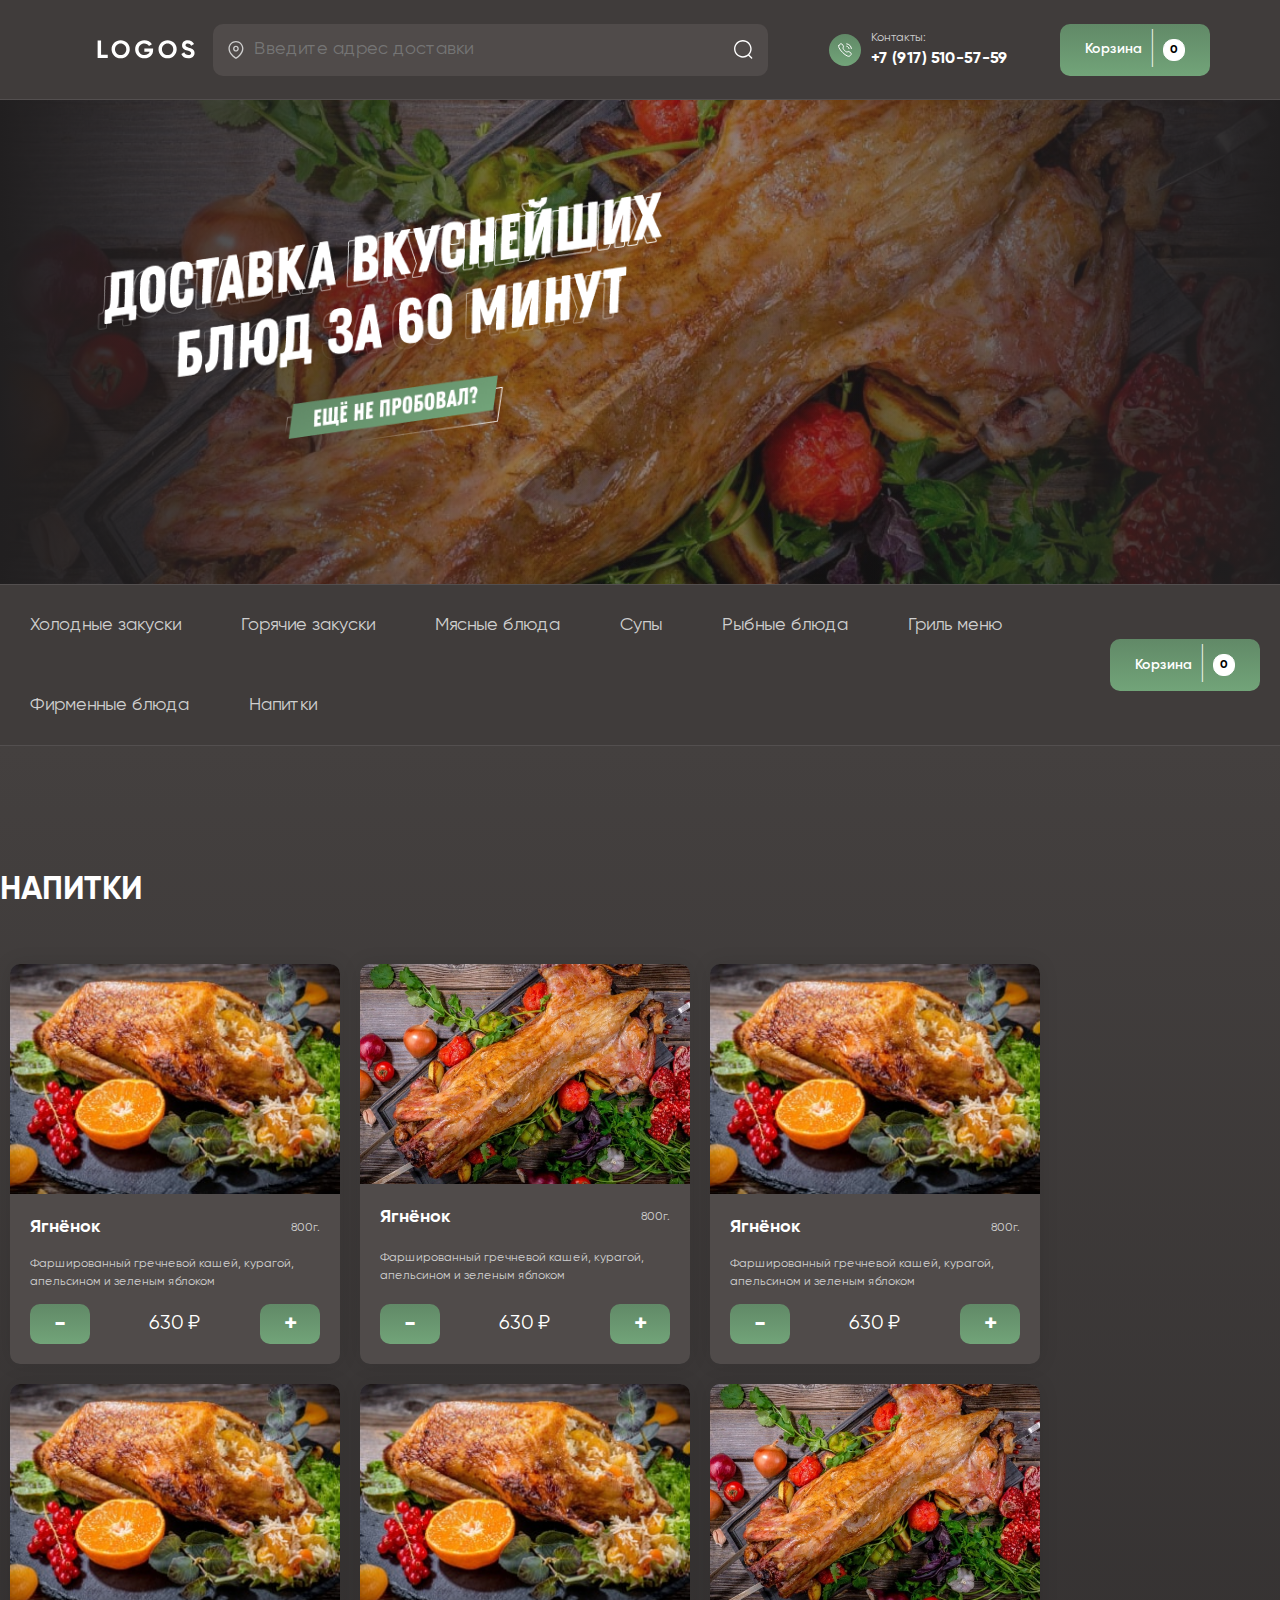
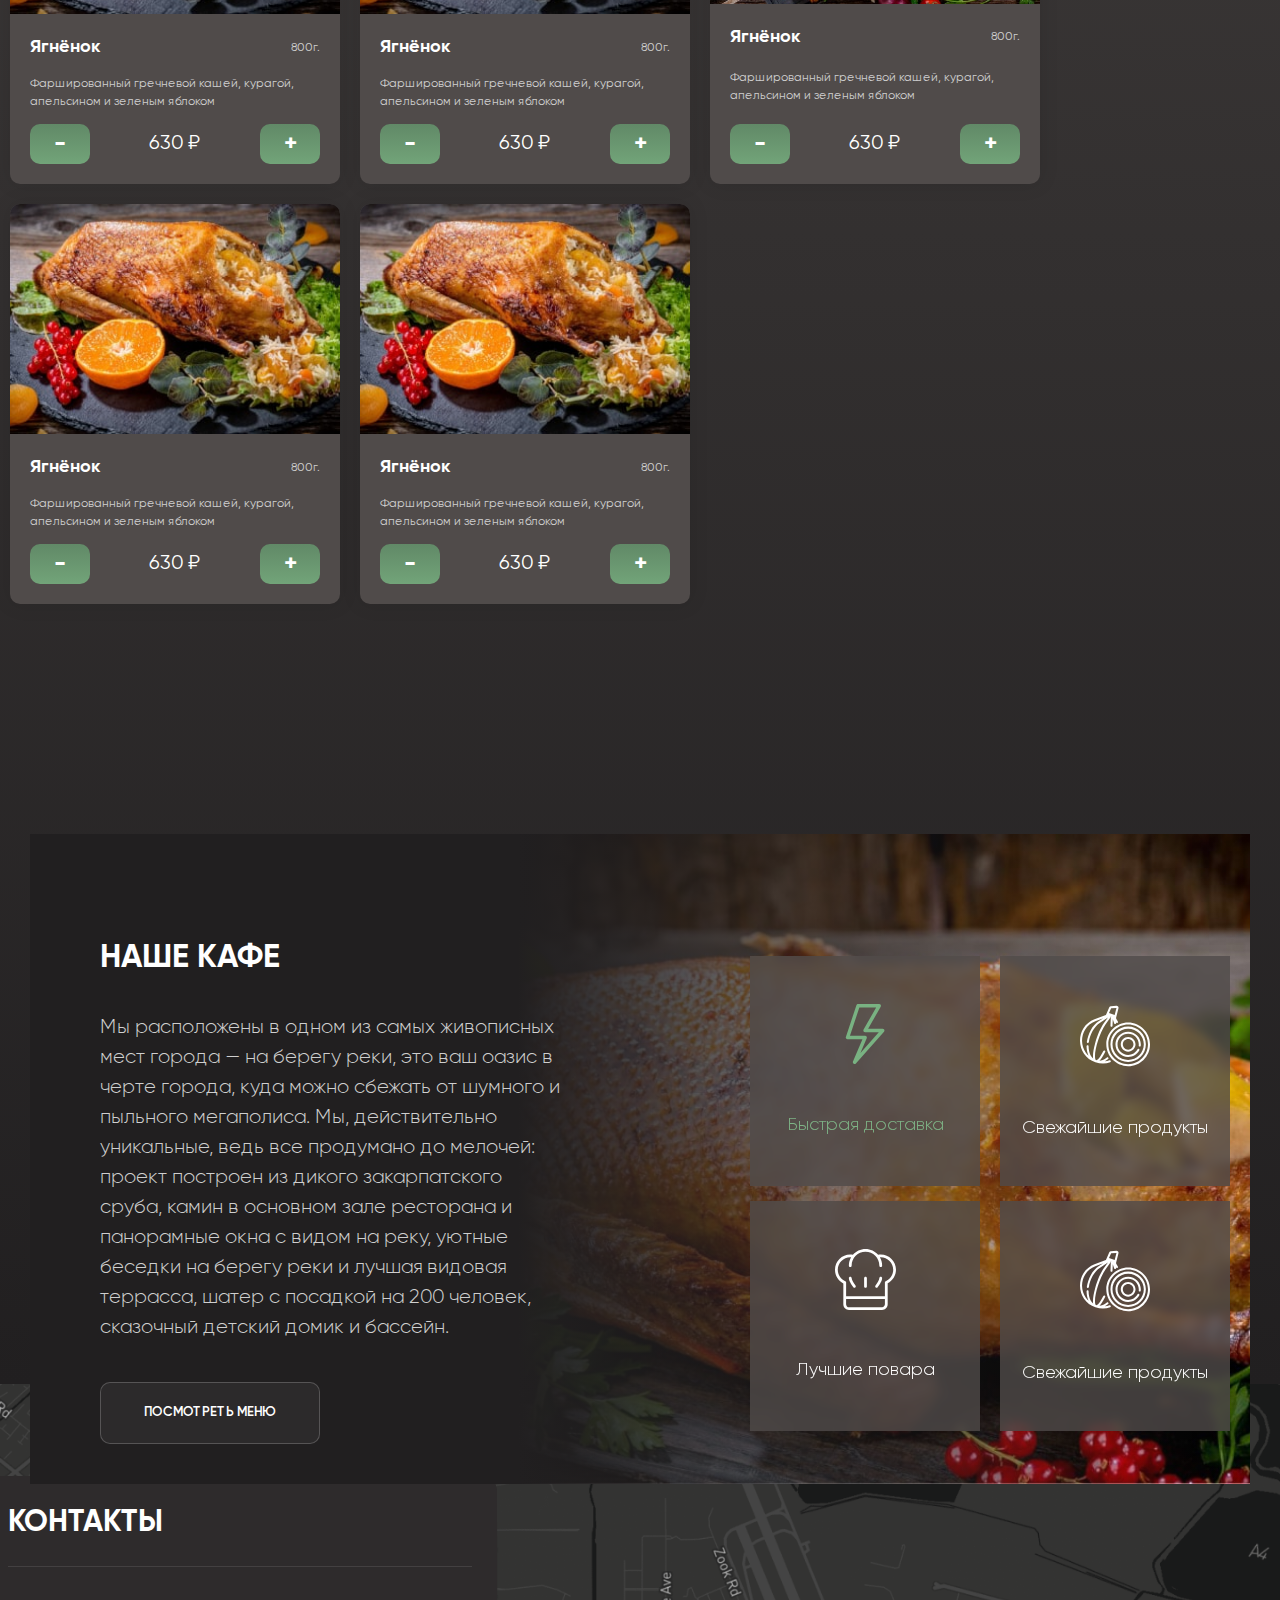
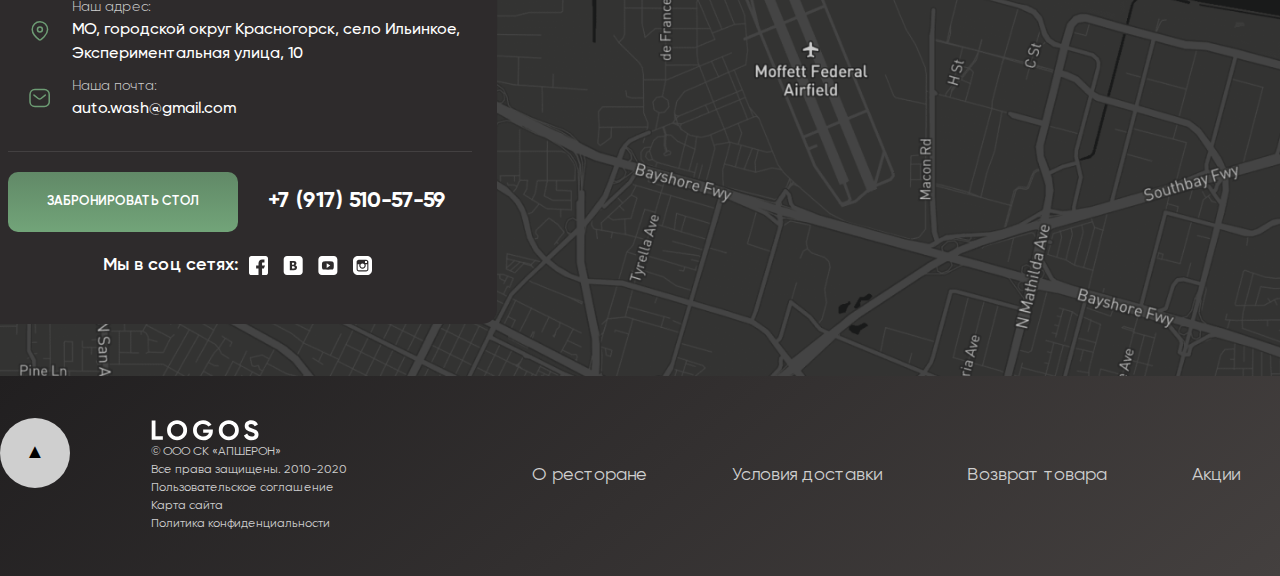
==== index.html @ 06319780 "finish cart" ====
<!DOCTYPE html>
<html lang="ru">
<head>
	<meta charset="UTF-8">
	<meta http-equiv="X-UA-Compatible" content="IE=edge">
	<meta name="viewport" content="width=device-width, initial-scale=1.0">

	<title>Logos</title>

	<link rel="shortcut icon" href="">
	<link rel="stylesheet" href="css/style.css">
	<link href="fonts/gilroy/stylesheet.css" rel="stylesheet" type="text/css" />
	<link href="fonts/zing/zing.css" rel="stylesheet" type="text/css" />


	<script src="js/script.js"></script>
</head>
<body>

<header>
	<div class="container">
		<div class="header__logo">
			<a href="#"><img src="img/logo.svg" alt=""></a>
		</div>
		<div class="header__search">
			<div class="search-field">
				<a href="#"><img src="img/icons/location.svg" alt=""></a>
				<input type="text" name="" id="" placeholder="Введите адрес доставки">
				<a href="#"><img src="img/icons/search.svg" alt=""></a>
			</div>
		</div>
		<div class="header__contacts">
			<a href="tel:+79175105759">
			<div class="contact__ico">
				<img src="img/icons/call.svg" alt="">
			</div>
		</a>
			<div class="contact__area">
				<p>Контакты:</p>
				<p><a href="tel:+79175105759">+7 (917) 510-57-59</a></p>
			</div>
		</div>
		<div class="header__cart">
			<a href="/cart.html" class="cart-btn">
				<p>Корзина</p>
				<div class="line">|</div>
				<div class="cart-num">0</div>
			</a>
		</div>
	</div>
</header>



<section class="intro">
	<div class="container">
		<div class="intro__pic">
			<div class="intro_bg"></div>
			<div class="intro_bg2"></div>
			<img src="img/banner1.jpg" alt="">
			<div class="intro-text">
				<img src="img/intro.png" alt="">
			</div>
		</div>
	</div>
</section>


<section id="foodmenu">
<div class="food-menu">
	<div class="container">
		<div class="food-menu__navwrap">
			<nav class="food-menu__nav">
				<a href="#cold" class="food-menu__item">Холодные закуски</a>
				<a href="#hot" class="food-menu__item">Горячие закуски</a>
				<a href="#meat" class="food-menu__item">Мясные блюда</a>
				<a href="#soup" class="food-menu__item">Супы</a>
				<a href="#fish" class="food-menu__item">Рыбные блюда</a>
				<a href="#grill" class="food-menu__item">Гриль меню</a>
				<a href="#firm" class="food-menu__item">Фирменные блюда</a>
				<a href="#drink" class="food-menu__item">Напитки</a>	
			</nav>
		</div>
	</div>
</div>
<div class="scroll__cart" id="cart">
	<a href="/cart.html" class="cart-btn">
		<p>Корзина</p>
		<div class="line">|</div>
		<div class="cart-num">0</div>
	</a>
</div>
</section>



<main>

<div class="wrapper">
	<section class="big-card" id="foodcard">
		<div class="container">
			<div class="big-card__back">
				<a href="#cold" class="back-btn"><img src="img/icons/arrow-left.svg" alt=""></a>
				<p><a href="#cold">Вернуться назад</a></p>
			</div>
			<div class="big-card__body">
				<div class="big-card__pic">
					<img src="img/big-card.jpg" alt="">
				</div>
				<div class="big-card__content">
					<div class="big-card__area">
						<h1>Ягненок</h1>
						<p>
							помидор, сыр фета, масло подсолнечное, капуста пекинская, 
							перец сладкий красный, огурцы, оливки без косточек
						</p>
					</div>
					<div class="big-card__bottom">
						<p class="weignt">Вес: 800 г</p>

						<div class="big-card__bottom-area">
							<div class="food__item-footer">
								<button class="food__item-btn" id="minus">-</button>
								<p class="food__item-price">630 ₽</p>
								<button class="food__item-btn" id="plus">+</button>
							</div>
						</div>
					</div>
					<div class="big-card__bju">
						<div class="bju__item">
							Белки
							<p>17.23</p>
						</div>
						<div class="bju__item">
							Жиры
							<p>7.63</p>
						</div>
						<div class="bju__item">
							Углеводы
							<p>22.35</p>
						</div>
						<div class="bju__item">
							Ккал
							<p>234</p>
						</div>
						<div class="bju__item">
							Вес
							<p>800 г</p>
						</div>
					</div>
				</div>
			</div>
		</div>
		<div class="more">
			<div class="container">
				<div class="food__title">
					<h1>С ЭТИМ ТОВАРОМ ПОКУПАЮТ</h1>
				</div>
				<div class="food__list" id="foodlist">
					<div class="food__item">
						<div class="food__item-pic">
							<a href="#foodcard"><img src="img/big-card.jpg" alt=""></a>
						</div>
						<div class="food__item-area">
							<div class="food__item-title">
								<a href="#foodcard"><h2>Ягнёнок</h2></a>
								<p>800г.</p>
							</div>
							<div class="food__item-text">
								Фаршированный гречневой кашей, 
								курагой, апельсином и зеленым яблоком	
							</div>
							<div class="food__item-footer">
								<button class="food__item-btn" id="minus">-</button>
								<p class="food__item-price">630 ₽</p>
								<button class="food__item-btn" id="plus">+</button>
							</div>
						</div>
					</div>
					<div class="food__item">
						<div class="food__item-pic">
							<a href="#foodcard"><img src="img/big-card.jpg" alt=""></a>
						</div>
						<div class="food__item-area">
							<div class="food__item-title">
								<a href="#foodcard"><h2>Ягнёнок</h2></a>
								<p>800г.</p>
							</div>
							<div class="food__item-text">
								Фаршированный гречневой кашей, 
								курагой, апельсином и зеленым яблоком	
							</div>
							<div class="food__item-footer">
								<button class="food__item-btn" id="minus">-</button>
								<p class="food__item-price">630 ₽</p>
								<button class="food__item-btn" id="plus">+</button>
							</div>
						</div>
					</div>
					<div class="food__item">
						<div class="food__item-pic">
							<a href="#foodcard"><img src="img/big-card.jpg" alt=""></a>
						</div>
						<div class="food__item-area">
							<div class="food__item-title">
								<a href="#foodcard"><h2>Ягнёнок</h2></a>
								<p>800г.</p>
							</div>
							<div class="food__item-text">
								Фаршированный гречневой кашей, 
								курагой, апельсином и зеленым яблоком	
							</div>
							<div class="food__item-footer">
								<button class="food__item-btn" id="minus">-</button>
								<p class="food__item-price">630 ₽</p>
								<button class="food__item-btn" id="plus">+</button>
							</div>
						</div>
					</div>
					<div class="food__item">
						<div class="food__item-pic">
							<a href="#foodcard"><img src="img/card1.jpg" alt=""></a>
						</div>
						<div class="food__item-area">
							<div class="food__item-title">
								<a href="#foodcard"><h2>Ягнёнок</h2></a>
								<p>800г.</p>
							</div>
							<div class="food__item-text">
								Фаршированный гречневой кашей, 
								курагой, апельсином и зеленым яблоком	
							</div>
							<div class="food__item-footer">
								<button class="food__item-btn" id="minus">-</button>
								<p class="food__item-price">630 ₽</p>
								<button class="food__item-btn" id="plus">+</button>
							</div>
						</div>
					</div>
				</div>
			</div>
		</div>
	</section>
	<section class="foods">
	<section class="food" id="cold">
		<div class="container">
			<div class="food__title">
				<h1>ХОЛОДНЫЕ ЗАКУСКИ</h1>
			</div>
			<div class="food__list" id="foodlist">
	
				<div class="food__item">
					<div class="food__item-pic">
						<a href="#foodcard"><img src="img/big-card.jpg" alt=""></a>
					</div>
					<div class="food__item-area">
						<div class="food__item-title">
							<a href="#foodcard"><h2>Ягнёнок</h2></a>
							<p>800г.</p>
						</div>
						<div class="food__item-text">
							Фаршированный гречневой кашей, 
							курагой, апельсином и зеленым яблоком	
						</div>
						<div class="food__item-footer">
							<button class="food__item-btn" id="minus">-</button>
							<p class="food__item-price">630 ₽</p>
							<button class="food__item-btn" id="plus">+</button>
						</div>
					</div>
				</div>
				<div class="food__item">
					<div class="food__item-pic">
						<a href="#foodcard"><img src="img/big-card.jpg" alt=""></a>
					</div>
					<div class="food__item-area">
						<div class="food__item-title">
							<a href="#foodcard"><h2>Ягнёнок</h2></a>
							<p>800г.</p>
						</div>
						<div class="food__item-text">
							Фаршированный гречневой кашей, 
							курагой, апельсином и зеленым яблоком	
						</div>
						<div class="food__item-footer">
							<button class="food__item-btn" id="minus">-</button>
							<p class="food__item-price">630 ₽</p>
							<button class="food__item-btn" id="plus">+</button>
						</div>
					</div>
				</div>
				<div class="food__item">
					<div class="food__item-pic">
						<a href="#foodcard"><img src="img/big-card.jpg" alt=""></a>
					</div>
					<div class="food__item-area">
						<div class="food__item-title">
							<a href="#foodcard"><h2>Ягнёнок</h2></a>
							<p>800г.</p>
						</div>
						<div class="food__item-text">
							Фаршированный гречневой кашей, 
							курагой, апельсином и зеленым яблоком	
						</div>
						<div class="food__item-footer">
							<button class="food__item-btn" id="minus">-</button>
							<p class="food__item-price">630 ₽</p>
							<button class="food__item-btn" id="plus">+</button>
						</div>
					</div>
				</div>
				<div class="food__item">
					<div class="food__item-pic">
						<a href="#foodcard"><img src="img/card1.jpg" alt=""></a>
					</div>
					<div class="food__item-area">
						<div class="food__item-title">
							<a href="#foodcard"><h2>Ягнёнок</h2></a>
							<p>800г.</p>
						</div>
						<div class="food__item-text">
							Фаршированный гречневой кашей, 
							курагой, апельсином и зеленым яблоком	
						</div>
						<div class="food__item-footer">
							<button class="food__item-btn" id="minus">-</button>
							<p class="food__item-price">630 ₽</p>
							<button class="food__item-btn" id="plus">+</button>
						</div>
					</div>
				</div>
				<div class="food__item">
					<div class="food__item-pic">
						<a href="#foodcard"><img src="img/card1.jpg" alt=""></a>
					</div>
					<div class="food__item-area">
						<div class="food__item-title">
							<a href="#foodcard"><h2>Ягнёнок</h2></a>
							<p>800г.</p>
						</div>
						<div class="food__item-text">
							Фаршированный гречневой кашей, 
							курагой, апельсином и зеленым яблоком	
						</div>
						<div class="food__item-footer">
							<button class="food__item-btn" id="minus">-</button>
							<p class="food__item-price">630 ₽</p>
							<button class="food__item-btn" id="plus">+</button>
						</div>
					</div>
				</div>
				<div class="food__item">
					<div class="food__item-pic">
						<a href="#foodcard"><img src="img/big-card.jpg" alt=""></a>
					</div>
					<div class="food__item-area">
						<div class="food__item-title">
							<a href="#foodcard"><h2>Ягнёнок</h2></a>
							<p>800г.</p>
						</div>
						<div class="food__item-text">
							Фаршированный гречневой кашей, 
							курагой, апельсином и зеленым яблоком	
						</div>
						<div class="food__item-footer">
							<button class="food__item-btn" id="minus">-</button>
							<p class="food__item-price">630 ₽</p>
							<button class="food__item-btn" id="plus">+</button>
						</div>
					</div>
				</div>
				<div class="food__item">
					<div class="food__item-pic">
						<a href="#foodcard"><img src="img/card1.jpg" alt=""></a>
					</div>
					<div class="food__item-area">
						<div class="food__item-title">
							<a href="#foodcard"><h2>Ягнёнок</h2></a>
							<p>800г.</p>
						</div>
						<div class="food__item-text">
							Фаршированный гречневой кашей, 
							курагой, апельсином и зеленым яблоком	
						</div>
						<div class="food__item-footer">
							<button class="food__item-btn" id="minus">-</button>
							<p class="food__item-price">630 ₽</p>
							<button class="food__item-btn" id="plus">+</button>
						</div>
					</div>
				</div>
				<div class="food__item">
					<div class="food__item-pic">
						<a href="#foodcard"><img src="img/card1.jpg" alt=""></a>
					</div>
					<div class="food__item-area">
						<div class="food__item-title">
							<a href="#foodcard"><h2>Ягнёнок</h2></a>
							<p>800г.</p>
						</div>
						<div class="food__item-text">
							Фаршированный гречневой кашей, 
							курагой, апельсином и зеленым яблоком	
						</div>
						<div class="food__item-footer">
							<button class="food__item-btn" id="minus">-</button>
							<p class="food__item-price">630 ₽</p>
							<button class="food__item-btn" id="plus">+</button>
						</div>
					</div>
				</div>
				
	
			</div>
		</div>
	</section>
	<section class="food" id="hot">
		<div class="container">
			<div class="food__title">
				<h1>ГОРЯЧИЕ ЗАКУСКИ</h1>
			</div>
			<div class="food__list" id="foodlist">
	
				<div class="food__item">
					<div class="food__item-pic">
						<a href="#foodcard"><img src="img/card1.jpg" alt=""></a>
					</div>
					<div class="food__item-area">
						<div class="food__item-title">
							<a href="#foodcard"><h2>Ягнёнок</h2></a>
							<p>800г.</p>
						</div>
						<div class="food__item-text">
							Фаршированный гречневой кашей, 
							курагой, апельсином и зеленым яблоком	
						</div>
						<div class="food__item-footer">
							<button class="food__item-btn" id="minus">-</button>
							<p class="food__item-price">630 ₽</p>
							<button class="food__item-btn" id="plus">+</button>
						</div>
					</div>
				</div>
				<div class="food__item">
					<div class="food__item-pic">
						<a href="#foodcard"><img src="img/card1.jpg" alt=""></a>
					</div>
					<div class="food__item-area">
						<div class="food__item-title">
							<a href="#foodcard"><h2>Ягнёнок</h2></a>
							<p>800г.</p>
						</div>
						<div class="food__item-text">
							Фаршированный гречневой кашей, 
							курагой, апельсином и зеленым яблоком	
						</div>
						<div class="food__item-footer">
							<button class="food__item-btn" id="minus">-</button>
							<p class="food__item-price">630 ₽</p>
							<button class="food__item-btn" id="plus">+</button>
						</div>
					</div>
				</div>
				<div class="food__item">
					<div class="food__item-pic">
						<a href="#foodcard"><img src="img/big-card.jpg" alt=""></a>
					</div>
					<div class="food__item-area">
						<div class="food__item-title">
							<a href="#foodcard"><h2>Ягнёнок</h2></a>
							<p>800г.</p>
						</div>
						<div class="food__item-text">
							Фаршированный гречневой кашей, 
							курагой, апельсином и зеленым яблоком	
						</div>
						<div class="food__item-footer">
							<button class="food__item-btn" id="minus">-</button>
							<p class="food__item-price">630 ₽</p>
							<button class="food__item-btn" id="plus">+</button>
						</div>
					</div>
				</div>
				<div class="food__item">
					<div class="food__item-pic">
						<a href="#foodcard"><img src="img/card1.jpg" alt=""></a>
					</div>
					<div class="food__item-area">
						<div class="food__item-title">
							<a href="#foodcard"><h2>Ягнёнок</h2></a>
							<p>800г.</p>
						</div>
						<div class="food__item-text">
							Фаршированный гречневой кашей, 
							курагой, апельсином и зеленым яблоком	
						</div>
						<div class="food__item-footer">
							<button class="food__item-btn" id="minus">-</button>
							<p class="food__item-price">630 ₽</p>
							<button class="food__item-btn" id="plus">+</button>
						</div>
					</div>
				</div>
				<div class="food__item">
					<div class="food__item-pic">
						<a href="#foodcard"><img src="img/card1.jpg" alt=""></a>
					</div>
					<div class="food__item-area">
						<div class="food__item-title">
							<a href="#foodcard"><h2>Ягнёнок</h2></a>
							<p>800г.</p>
						</div>
						<div class="food__item-text">
							Фаршированный гречневой кашей, 
							курагой, апельсином и зеленым яблоком	
						</div>
						<div class="food__item-footer">
							<button class="food__item-btn" id="minus">-</button>
							<p class="food__item-price">630 ₽</p>
							<button class="food__item-btn" id="plus">+</button>
						</div>
					</div>
				</div>
				<div class="food__item">
					<div class="food__item-pic">
						<a href="#foodcard"><img src="img/card1.jpg" alt=""></a>
					</div>
					<div class="food__item-area">
						<div class="food__item-title">
							<a href="#foodcard"><h2>Ягнёнок</h2></a>
							<p>800г.</p>
						</div>
						<div class="food__item-text">
							Фаршированный гречневой кашей, 
							курагой, апельсином и зеленым яблоком	
						</div>
						<div class="food__item-footer">
							<button class="food__item-btn" id="minus">-</button>
							<p class="food__item-price">630 ₽</p>
							<button class="food__item-btn" id="plus">+</button>
						</div>
					</div>
				</div>
				<div class="food__item">
					<div class="food__item-pic">
						<a href="#foodcard"><img src="img/big-card.jpg" alt=""></a>
					</div>
					<div class="food__item-area">
						<div class="food__item-title">
							<a href="#foodcard"><h2>Ягнёнок</h2></a>
							<p>800г.</p>
						</div>
						<div class="food__item-text">
							Фаршированный гречневой кашей, 
							курагой, апельсином и зеленым яблоком	
						</div>
						<div class="food__item-footer">
							<button class="food__item-btn" id="minus">-</button>
							<p class="food__item-price">630 ₽</p>
							<button class="food__item-btn" id="plus">+</button>
						</div>
					</div>
				</div>
				<div class="food__item">
					<div class="food__item-pic">
						<a href="#foodcard"><img src="img/card1.jpg" alt=""></a>
					</div>
					<div class="food__item-area">
						<div class="food__item-title">
							<a href="#foodcard"><h2>Ягнёнок</h2></a>
							<p>800г.</p>
						</div>
						<div class="food__item-text">
							Фаршированный гречневой кашей, 
							курагой, апельсином и зеленым яблоком	
						</div>
						<div class="food__item-footer">
							<button class="food__item-btn" id="minus">-</button>
							<p class="food__item-price">630 ₽</p>
							<button class="food__item-btn" id="plus">+</button>
						</div>
					</div>
				</div>
				
	
			</div>
		</div>
	</section>
	<section class="food" id="meat">
		<div class="container">
			<div class="food__title">
				<h1>МЯСНЫЕ БЛЮДА</h1>
			</div>
			<div class="food__list" id="foodlist">
	
				<div class="food__item">
					<div class="food__item-pic">
						<a href="#foodcard"><img src="img/card1.jpg" alt=""></a>
					</div>
					<div class="food__item-area">
						<div class="food__item-title">
							<a href="#foodcard"><h2>Ягнёнок</h2></a>
							<p>800г.</p>
						</div>
						<div class="food__item-text">
							Фаршированный гречневой кашей, 
							курагой, апельсином и зеленым яблоком	
						</div>
						<div class="food__item-footer">
							<button class="food__item-btn" id="minus">-</button>
							<p class="food__item-price">630 ₽</p>
							<button class="food__item-btn" id="plus">+</button>
						</div>
					</div>
				</div>
				<div class="food__item">
					<div class="food__item-pic">
						<a href="#foodcard"><img src="img/card1.jpg" alt=""></a>
					</div>
					<div class="food__item-area">
						<div class="food__item-title">
							<a href="#foodcard"><h2>Ягнёнок</h2></a>
							<p>800г.</p>
						</div>
						<div class="food__item-text">
							Фаршированный гречневой кашей, 
							курагой, апельсином и зеленым яблоком	
						</div>
						<div class="food__item-footer">
							<button class="food__item-btn" id="minus">-</button>
							<p class="food__item-price">630 ₽</p>
							<button class="food__item-btn" id="plus">+</button>
						</div>
					</div>
				</div>
				<div class="food__item">
					<div class="food__item-pic">
						<a href="#foodcard"><img src="img/big-card.jpg" alt=""></a>
					</div>
					<div class="food__item-area">
						<div class="food__item-title">
							<a href="#foodcard"><h2>Ягнёнок</h2></a>
							<p>800г.</p>
						</div>
						<div class="food__item-text">
							Фаршированный гречневой кашей, 
							курагой, апельсином и зеленым яблоком	
						</div>
						<div class="food__item-footer">
							<button class="food__item-btn" id="minus">-</button>
							<p class="food__item-price">630 ₽</p>
							<button class="food__item-btn" id="plus">+</button>
						</div>
					</div>
				</div>
				<div class="food__item">
					<div class="food__item-pic">
						<a href="#foodcard"><img src="img/card1.jpg" alt=""></a>
					</div>
					<div class="food__item-area">
						<div class="food__item-title">
							<a href="#foodcard"><h2>Ягнёнок</h2></a>
							<p>800г.</p>
						</div>
						<div class="food__item-text">
							Фаршированный гречневой кашей, 
							курагой, апельсином и зеленым яблоком	
						</div>
						<div class="food__item-footer">
							<button class="food__item-btn" id="minus">-</button>
							<p class="food__item-price">630 ₽</p>
							<button class="food__item-btn" id="plus">+</button>
						</div>
					</div>
				</div>
				<div class="food__item">
					<div class="food__item-pic">
						<a href="#foodcard"><img src="img/big-card.jpg" alt=""></a>
					</div>
					<div class="food__item-area">
						<div class="food__item-title">
							<a href="#foodcard"><h2>Ягнёнок</h2></a>
							<p>800г.</p>
						</div>
						<div class="food__item-text">
							Фаршированный гречневой кашей, 
							курагой, апельсином и зеленым яблоком	
						</div>
						<div class="food__item-footer">
							<button class="food__item-btn" id="minus">-</button>
							<p class="food__item-price">630 ₽</p>
							<button class="food__item-btn" id="plus">+</button>
						</div>
					</div>
				</div>
				<div class="food__item">
					<div class="food__item-pic">
						<a href="#foodcard"><img src="img/card1.jpg" alt=""></a>
					</div>
					<div class="food__item-area">
						<div class="food__item-title">
							<a href="#foodcard"><h2>Ягнёнок</h2></a>
							<p>800г.</p>
						</div>
						<div class="food__item-text">
							Фаршированный гречневой кашей, 
							курагой, апельсином и зеленым яблоком	
						</div>
						<div class="food__item-footer">
							<button class="food__item-btn" id="minus">-</button>
							<p class="food__item-price">630 ₽</p>
							<button class="food__item-btn" id="plus">+</button>
						</div>
					</div>
				</div>
				<div class="food__item">
					<div class="food__item-pic">
						<a href="#foodcard"><img src="img/big-card.jpg" alt=""></a>
					</div>
					<div class="food__item-area">
						<div class="food__item-title">
							<a href="#foodcard"><h2>Ягнёнок</h2></a>
							<p>800г.</p>
						</div>
						<div class="food__item-text">
							Фаршированный гречневой кашей, 
							курагой, апельсином и зеленым яблоком	
						</div>
						<div class="food__item-footer">
							<button class="food__item-btn" id="minus">-</button>
							<p class="food__item-price">630 ₽</p>
							<button class="food__item-btn" id="plus">+</button>
						</div>
					</div>
				</div>
				<div class="food__item">
					<div class="food__item-pic">
						<a href="#foodcard"><img src="img/card1.jpg" alt=""></a>
					</div>
					<div class="food__item-area">
						<div class="food__item-title">
							<a href="#foodcard"><h2>Ягнёнок</h2></a>
							<p>800г.</p>
						</div>
						<div class="food__item-text">
							Фаршированный гречневой кашей, 
							курагой, апельсином и зеленым яблоком	
						</div>
						<div class="food__item-footer">
							<button class="food__item-btn" id="minus">-</button>
							<p class="food__item-price">630 ₽</p>
							<button class="food__item-btn" id="plus">+</button>
						</div>
					</div>
				</div>
				
	
			</div>
		</div>
	</section>
	<section class="food" id="soup">
		<div class="container">
			<div class="food__title">
				<h1>СУПЫ</h1>
			</div>
			<div class="food__list" id="foodlist">
	
				<div class="food__item">
					<div class="food__item-pic">
						<a href="#foodcard"><img src="img/card1.jpg" alt=""></a>
					</div>
					<div class="food__item-area">
						<div class="food__item-title">
							<a href="#foodcard"><h2>Ягнёнок</h2></a>
							<p>800г.</p>
						</div>
						<div class="food__item-text">
							Фаршированный гречневой кашей, 
							курагой, апельсином и зеленым яблоком	
						</div>
						<div class="food__item-footer">
							<button class="food__item-btn" id="minus">-</button>
							<p class="food__item-price">630 ₽</p>
							<button class="food__item-btn" id="plus">+</button>
						</div>
					</div>
				</div>
				<div class="food__item">
					<div class="food__item-pic">
						<a href="#foodcard"><img src="img/card1.jpg" alt=""></a>
					</div>
					<div class="food__item-area">
						<div class="food__item-title">
							<a href="#foodcard"><h2>Ягнёнок</h2></a>
							<p>800г.</p>
						</div>
						<div class="food__item-text">
							Фаршированный гречневой кашей, 
							курагой, апельсином и зеленым яблоком	
						</div>
						<div class="food__item-footer">
							<button class="food__item-btn" id="minus">-</button>
							<p class="food__item-price">630 ₽</p>
							<button class="food__item-btn" id="plus">+</button>
						</div>
					</div>
				</div>
				<div class="food__item">
					<div class="food__item-pic">
						<a href="#foodcard"><img src="img/card1.jpg" alt=""></a>
					</div>
					<div class="food__item-area">
						<div class="food__item-title">
							<a href="#foodcard"><h2>Ягнёнок</h2></a>
							<p>800г.</p>
						</div>
						<div class="food__item-text">
							Фаршированный гречневой кашей, 
							курагой, апельсином и зеленым яблоком	
						</div>
						<div class="food__item-footer">
							<button class="food__item-btn" id="minus">-</button>
							<p class="food__item-price">630 ₽</p>
							<button class="food__item-btn" id="plus">+</button>
						</div>
					</div>
				</div>
				<div class="food__item">
					<div class="food__item-pic">
						<a href="#foodcard"><img src="img/card1.jpg" alt=""></a>
					</div>
					<div class="food__item-area">
						<div class="food__item-title">
							<a href="#foodcard"><h2>Ягнёнок</h2></a>
							<p>800г.</p>
						</div>
						<div class="food__item-text">
							Фаршированный гречневой кашей, 
							курагой, апельсином и зеленым яблоком	
						</div>
						<div class="food__item-footer">
							<button class="food__item-btn" id="minus">-</button>
							<p class="food__item-price">630 ₽</p>
							<button class="food__item-btn" id="plus">+</button>
						</div>
					</div>
				</div>
				<div class="food__item">
					<div class="food__item-pic">
						<a href="#foodcard"><img src="img/big-card.jpg" alt=""></a>
					</div>
					<div class="food__item-area">
						<div class="food__item-title">
							<a href="#foodcard"><h2>Ягнёнок</h2></a>
							<p>800г.</p>
						</div>
						<div class="food__item-text">
							Фаршированный гречневой кашей, 
							курагой, апельсином и зеленым яблоком	
						</div>
						<div class="food__item-footer">
							<button class="food__item-btn" id="minus">-</button>
							<p class="food__item-price">630 ₽</p>
							<button class="food__item-btn" id="plus">+</button>
						</div>
					</div>
				</div>
				<div class="food__item">
					<div class="food__item-pic">
						<a href="#foodcard"><img src="img/card1.jpg" alt=""></a>
					</div>
					<div class="food__item-area">
						<div class="food__item-title">
							<a href="#foodcard"><h2>Ягнёнок</h2></a>
							<p>800г.</p>
						</div>
						<div class="food__item-text">
							Фаршированный гречневой кашей, 
							курагой, апельсином и зеленым яблоком	
						</div>
						<div class="food__item-footer">
							<button class="food__item-btn" id="minus">-</button>
							<p class="food__item-price">630 ₽</p>
							<button class="food__item-btn" id="plus">+</button>
						</div>
					</div>
				</div>
				<div class="food__item">
					<div class="food__item-pic">
						<a href="#foodcard"><img src="img/card1.jpg" alt=""></a>
					</div>
					<div class="food__item-area">
						<div class="food__item-title">
							<a href="#foodcard"><h2>Ягнёнок</h2></a>
							<p>800г.</p>
						</div>
						<div class="food__item-text">
							Фаршированный гречневой кашей, 
							курагой, апельсином и зеленым яблоком	
						</div>
						<div class="food__item-footer">
							<button class="food__item-btn" id="minus">-</button>
							<p class="food__item-price">630 ₽</p>
							<button class="food__item-btn" id="plus">+</button>
						</div>
					</div>
				</div>
				<div class="food__item">
					<div class="food__item-pic">
						<a href="#foodcard"><img src="img/card1.jpg" alt=""></a>
					</div>
					<div class="food__item-area">
						<div class="food__item-title">
							<a href="#foodcard"><h2>Ягнёнок</h2></a>
							<p>800г.</p>
						</div>
						<div class="food__item-text">
							Фаршированный гречневой кашей, 
							курагой, апельсином и зеленым яблоком	
						</div>
						<div class="food__item-footer">
							<button class="food__item-btn" id="minus">-</button>
							<p class="food__item-price">630 ₽</p>
							<button class="food__item-btn" id="plus">+</button>
						</div>
					</div>
				</div>
				
	
			</div>
		</div>
	</section>
	<section class="food" id="fish">
		<div class="container">
			<div class="food__title">
				<h1>РЫБНЫЕ БЛЮДА</h1>
			</div>
			<div class="food__list" id="foodlist">
	
				<div class="food__item">
					<div class="food__item-pic">
						<a href="#foodcard"><img src="img/big-card.jpg" alt=""></a>
					</div>
					<div class="food__item-area">
						<div class="food__item-title">
							<a href="#foodcard"><h2>Ягнёнок</h2></a>
							<p>800г.</p>
						</div>
						<div class="food__item-text">
							Фаршированный гречневой кашей, 
							курагой, апельсином и зеленым яблоком	
						</div>
						<div class="food__item-footer">
							<button class="food__item-btn" id="minus">-</button>
							<p class="food__item-price">630 ₽</p>
							<button class="food__item-btn" id="plus">+</button>
						</div>
					</div>
				</div>
				<div class="food__item">
					<div class="food__item-pic">
						<a href="#foodcard"><img src="img/card1.jpg" alt=""></a>
					</div>
					<div class="food__item-area">
						<div class="food__item-title">
							<a href="#foodcard"><h2>Ягнёнок</h2></a>
							<p>800г.</p>
						</div>
						<div class="food__item-text">
							Фаршированный гречневой кашей, 
							курагой, апельсином и зеленым яблоком	
						</div>
						<div class="food__item-footer">
							<button class="food__item-btn" id="minus">-</button>
							<p class="food__item-price">630 ₽</p>
							<button class="food__item-btn" id="plus">+</button>
						</div>
					</div>
				</div>
				<div class="food__item">
					<div class="food__item-pic">
						<a href="#foodcard"><img src="img/card1.jpg" alt=""></a>
					</div>
					<div class="food__item-area">
						<div class="food__item-title">
							<a href="#foodcard"><h2>Ягнёнок</h2></a>
							<p>800г.</p>
						</div>
						<div class="food__item-text">
							Фаршированный гречневой кашей, 
							курагой, апельсином и зеленым яблоком	
						</div>
						<div class="food__item-footer">
							<button class="food__item-btn" id="minus">-</button>
							<p class="food__item-price">630 ₽</p>
							<button class="food__item-btn" id="plus">+</button>
						</div>
					</div>
				</div>
				<div class="food__item">
					<div class="food__item-pic">
						<a href="#foodcard"><img src="img/big-card.jpg" alt=""></a>
					</div>
					<div class="food__item-area">
						<div class="food__item-title">
							<a href="#foodcard"><h2>Ягнёнок</h2></a>
							<p>800г.</p>
						</div>
						<div class="food__item-text">
							Фаршированный гречневой кашей, 
							курагой, апельсином и зеленым яблоком	
						</div>
						<div class="food__item-footer">
							<button class="food__item-btn" id="minus">-</button>
							<p class="food__item-price">630 ₽</p>
							<button class="food__item-btn" id="plus">+</button>
						</div>
					</div>
				</div>
				<div class="food__item">
					<div class="food__item-pic">
						<a href="#foodcard"><img src="img/card1.jpg" alt=""></a>
					</div>
					<div class="food__item-area">
						<div class="food__item-title">
							<a href="#foodcard"><h2>Ягнёнок</h2></a>
							<p>800г.</p>
						</div>
						<div class="food__item-text">
							Фаршированный гречневой кашей, 
							курагой, апельсином и зеленым яблоком	
						</div>
						<div class="food__item-footer">
							<button class="food__item-btn" id="minus">-</button>
							<p class="food__item-price">630 ₽</p>
							<button class="food__item-btn" id="plus">+</button>
						</div>
					</div>
				</div>
				<div class="food__item">
					<div class="food__item-pic">
						<a href="#foodcard"><img src="img/big-card.jpg" alt=""></a>
					</div>
					<div class="food__item-area">
						<div class="food__item-title">
							<a href="#foodcard"><h2>Ягнёнок</h2></a>
							<p>800г.</p>
						</div>
						<div class="food__item-text">
							Фаршированный гречневой кашей, 
							курагой, апельсином и зеленым яблоком	
						</div>
						<div class="food__item-footer">
							<button class="food__item-btn" id="minus">-</button>
							<p class="food__item-price">630 ₽</p>
							<button class="food__item-btn" id="plus">+</button>
						</div>
					</div>
				</div>
				<div class="food__item">
					<div class="food__item-pic">
						<a href="#foodcard"><img src="img/card1.jpg" alt=""></a>
					</div>
					<div class="food__item-area">
						<div class="food__item-title">
							<a href="#foodcard"><h2>Ягнёнок</h2></a>
							<p>800г.</p>
						</div>
						<div class="food__item-text">
							Фаршированный гречневой кашей, 
							курагой, апельсином и зеленым яблоком	
						</div>
						<div class="food__item-footer">
							<button class="food__item-btn" id="minus">-</button>
							<p class="food__item-price">630 ₽</p>
							<button class="food__item-btn" id="plus">+</button>
						</div>
					</div>
				</div>
				<div class="food__item">
					<div class="food__item-pic">
						<a href="#foodcard"><img src="img/card1.jpg" alt=""></a>
					</div>
					<div class="food__item-area">
						<div class="food__item-title">
							<a href="#foodcard"><h2>Ягнёнок</h2></a>
							<p>800г.</p>
						</div>
						<div class="food__item-text">
							Фаршированный гречневой кашей, 
							курагой, апельсином и зеленым яблоком	
						</div>
						<div class="food__item-footer">
							<button class="food__item-btn" id="minus">-</button>
							<p class="food__item-price">630 ₽</p>
							<button class="food__item-btn" id="plus">+</button>
						</div>
					</div>
				</div>
				
	
			</div>
		</div>
	</section>
	<section class="food" id="grill">
		<div class="container">
			<div class="food__title">
				<h1>ГРИЛЬ МЕНЮ</h1>
			</div>
			<div class="food__list" id="foodlist">
	
				<div class="food__item">
					<div class="food__item-pic">
						<a href="#foodcard"><img src="img/card1.jpg" alt=""></a>
					</div>
					<div class="food__item-area">
						<div class="food__item-title">
							<a href="#foodcard"><h2>Ягнёнок</h2></a>
							<p>800г.</p>
						</div>
						<div class="food__item-text">
							Фаршированный гречневой кашей, 
							курагой, апельсином и зеленым яблоком	
						</div>
						<div class="food__item-footer">
							<button class="food__item-btn" id="minus">-</button>
							<p class="food__item-price">630 ₽</p>
							<button class="food__item-btn" id="plus">+</button>
						</div>
					</div>
				</div>
				<div class="food__item">
					<div class="food__item-pic">
						<a href="#foodcard"><img src="img/card1.jpg" alt=""></a>
					</div>
					<div class="food__item-area">
						<div class="food__item-title">
							<a href="#foodcard"><h2>Ягнёнок</h2></a>
							<p>800г.</p>
						</div>
						<div class="food__item-text">
							Фаршированный гречневой кашей, 
							курагой, апельсином и зеленым яблоком	
						</div>
						<div class="food__item-footer">
							<button class="food__item-btn" id="minus">-</button>
							<p class="food__item-price">630 ₽</p>
							<button class="food__item-btn" id="plus">+</button>
						</div>
					</div>
				</div>
				<div class="food__item">
					<div class="food__item-pic">
						<a href="#foodcard"><img src="img/big-card.jpg" alt=""></a>
					</div>
					<div class="food__item-area">
						<div class="food__item-title">
							<a href="#foodcard"><h2>Ягнёнок</h2></a>
							<p>800г.</p>
						</div>
						<div class="food__item-text">
							Фаршированный гречневой кашей, 
							курагой, апельсином и зеленым яблоком	
						</div>
						<div class="food__item-footer">
							<button class="food__item-btn" id="minus">-</button>
							<p class="food__item-price">630 ₽</p>
							<button class="food__item-btn" id="plus">+</button>
						</div>
					</div>
				</div>
				<div class="food__item">
					<div class="food__item-pic">
						<a href="#foodcard"><img src="img/card1.jpg" alt=""></a>
					</div>
					<div class="food__item-area">
						<div class="food__item-title">
							<a href="#foodcard"><h2>Ягнёнок</h2></a>
							<p>800г.</p>
						</div>
						<div class="food__item-text">
							Фаршированный гречневой кашей, 
							курагой, апельсином и зеленым яблоком	
						</div>
						<div class="food__item-footer">
							<button class="food__item-btn" id="minus">-</button>
							<p class="food__item-price">630 ₽</p>
							<button class="food__item-btn" id="plus">+</button>
						</div>
					</div>
				</div>
				<div class="food__item">
					<div class="food__item-pic">
						<a href="#foodcard"><img src="img/card1.jpg" alt=""></a>
					</div>
					<div class="food__item-area">
						<div class="food__item-title">
							<a href="#foodcard"><h2>Ягнёнок</h2></a>
							<p>800г.</p>
						</div>
						<div class="food__item-text">
							Фаршированный гречневой кашей, 
							курагой, апельсином и зеленым яблоком	
						</div>
						<div class="food__item-footer">
							<button class="food__item-btn" id="minus">-</button>
							<p class="food__item-price">630 ₽</p>
							<button class="food__item-btn" id="plus">+</button>
						</div>
					</div>
				</div>
				<div class="food__item">
					<div class="food__item-pic">
						<a href="#foodcard"><img src="img/card1.jpg" alt=""></a>
					</div>
					<div class="food__item-area">
						<div class="food__item-title">
							<a href="#foodcard"><h2>Ягнёнок</h2></a>
							<p>800г.</p>
						</div>
						<div class="food__item-text">
							Фаршированный гречневой кашей, 
							курагой, апельсином и зеленым яблоком	
						</div>
						<div class="food__item-footer">
							<button class="food__item-btn" id="minus">-</button>
							<p class="food__item-price">630 ₽</p>
							<button class="food__item-btn" id="plus">+</button>
						</div>
					</div>
				</div>
				<div class="food__item">
					<div class="food__item-pic">
						<a href="#foodcard"><img src="img/card1.jpg" alt=""></a>
					</div>
					<div class="food__item-area">
						<div class="food__item-title">
							<a href="#foodcard"><h2>Ягнёнок</h2></a>
							<p>800г.</p>
						</div>
						<div class="food__item-text">
							Фаршированный гречневой кашей, 
							курагой, апельсином и зеленым яблоком	
						</div>
						<div class="food__item-footer">
							<button class="food__item-btn" id="minus">-</button>
							<p class="food__item-price">630 ₽</p>
							<button class="food__item-btn" id="plus">+</button>
						</div>
					</div>
				</div>
				<div class="food__item">
					<div class="food__item-pic">
						<a href="#foodcard"><img src="img/big-card.jpg" alt=""></a>
					</div>
					<div class="food__item-area">
						<div class="food__item-title">
							<a href="#foodcard"><h2>Ягнёнок</h2></a>
							<p>800г.</p>
						</div>
						<div class="food__item-text">
							Фаршированный гречневой кашей, 
							курагой, апельсином и зеленым яблоком	
						</div>
						<div class="food__item-footer">
							<button class="food__item-btn" id="minus">-</button>
							<p class="food__item-price">630 ₽</p>
							<button class="food__item-btn" id="plus">+</button>
						</div>
					</div>
				</div>
				
	
			</div>
		</div>
	</section>
	<section class="food" id="firm">
		<div class="container">
			<div class="food__title">
				<h1>ФИРМЕННЫЕ БЛЮДА</h1>
			</div>
			<div class="food__list" id="foodlist">
	
				<div class="food__item">
					<div class="food__item-pic">
						<a href="#foodcard"><img src="img/card1.jpg" alt=""></a>
					</div>
					<div class="food__item-area">
						<div class="food__item-title">
							<a href="#foodcard"><h2>Ягнёнок</h2></a>
							<p>800г.</p>
						</div>
						<div class="food__item-text">
							Фаршированный гречневой кашей, 
							курагой, апельсином и зеленым яблоком	
						</div>
						<div class="food__item-footer">
							<button class="food__item-btn" id="minus">-</button>
							<p class="food__item-price">630 ₽</p>
							<button class="food__item-btn" id="plus">+</button>
						</div>
					</div>
				</div>
				<div class="food__item">
					<div class="food__item-pic">
						<a href="#foodcard"><img src="img/card1.jpg" alt=""></a>
					</div>
					<div class="food__item-area">
						<div class="food__item-title">
							<a href="#foodcard"><h2>Ягнёнок</h2></a>
							<p>800г.</p>
						</div>
						<div class="food__item-text">
							Фаршированный гречневой кашей, 
							курагой, апельсином и зеленым яблоком	
						</div>
						<div class="food__item-footer">
							<button class="food__item-btn" id="minus">-</button>
							<p class="food__item-price">630 ₽</p>
							<button class="food__item-btn" id="plus">+</button>
						</div>
					</div>
				</div>
				<div class="food__item">
					<div class="food__item-pic">
						<a href="#foodcard"><img src="img/big-card.jpg" alt=""></a>
					</div>
					<div class="food__item-area">
						<div class="food__item-title">
							<a href="#foodcard"><h2>Ягнёнок</h2></a>
							<p>800г.</p>
						</div>
						<div class="food__item-text">
							Фаршированный гречневой кашей, 
							курагой, апельсином и зеленым яблоком	
						</div>
						<div class="food__item-footer">
							<button class="food__item-btn" id="minus">-</button>
							<p class="food__item-price">630 ₽</p>
							<button class="food__item-btn" id="plus">+</button>
						</div>
					</div>
				</div>
				<div class="food__item">
					<div class="food__item-pic">
						<a href="#foodcard"><img src="img/card1.jpg" alt=""></a>
					</div>
					<div class="food__item-area">
						<div class="food__item-title">
							<a href="#foodcard"><h2>Ягнёнок</h2></a>
							<p>800г.</p>
						</div>
						<div class="food__item-text">
							Фаршированный гречневой кашей, 
							курагой, апельсином и зеленым яблоком	
						</div>
						<div class="food__item-footer">
							<button class="food__item-btn" id="minus">-</button>
							<p class="food__item-price">630 ₽</p>
							<button class="food__item-btn" id="plus">+</button>
						</div>
					</div>
				</div>
				<div class="food__item">
					<div class="food__item-pic">
						<a href="#foodcard"><img src="img/big-card.jpg" alt=""></a>
					</div>
					<div class="food__item-area">
						<div class="food__item-title">
							<a href="#foodcard"><h2>Ягнёнок</h2></a>
							<p>800г.</p>
						</div>
						<div class="food__item-text">
							Фаршированный гречневой кашей, 
							курагой, апельсином и зеленым яблоком	
						</div>
						<div class="food__item-footer">
							<button class="food__item-btn" id="minus">-</button>
							<p class="food__item-price">630 ₽</p>
							<button class="food__item-btn" id="plus">+</button>
						</div>
					</div>
				</div>
				<div class="food__item">
					<div class="food__item-pic">
						<a href="#foodcard"><img src="img/card1.jpg" alt=""></a>
					</div>
					<div class="food__item-area">
						<div class="food__item-title">
							<a href="#foodcard"><h2>Ягнёнок</h2></a>
							<p>800г.</p>
						</div>
						<div class="food__item-text">
							Фаршированный гречневой кашей, 
							курагой, апельсином и зеленым яблоком	
						</div>
						<div class="food__item-footer">
							<button class="food__item-btn" id="minus">-</button>
							<p class="food__item-price">630 ₽</p>
							<button class="food__item-btn" id="plus">+</button>
						</div>
					</div>
				</div>
				<div class="food__item">
					<div class="food__item-pic">
						<a href="#foodcard"><img src="img/big-card.jpg" alt=""></a>
					</div>
					<div class="food__item-area">
						<div class="food__item-title">
							<a href="#foodcard"><h2>Ягнёнок</h2></a>
							<p>800г.</p>
						</div>
						<div class="food__item-text">
							Фаршированный гречневой кашей, 
							курагой, апельсином и зеленым яблоком	
						</div>
						<div class="food__item-footer">
							<button class="food__item-btn" id="minus">-</button>
							<p class="food__item-price">630 ₽</p>
							<button class="food__item-btn" id="plus">+</button>
						</div>
					</div>
				</div>
				<div class="food__item">
					<div class="food__item-pic">
						<a href="#foodcard"><img src="img/card1.jpg" alt=""></a>
					</div>
					<div class="food__item-area">
						<div class="food__item-title">
							<a href="#foodcard"><h2>Ягнёнок</h2></a>
							<p>800г.</p>
						</div>
						<div class="food__item-text">
							Фаршированный гречневой кашей, 
							курагой, апельсином и зеленым яблоком	
						</div>
						<div class="food__item-footer">
							<button class="food__item-btn" id="minus">-</button>
							<p class="food__item-price">630 ₽</p>
							<button class="food__item-btn" id="plus">+</button>
						</div>
					</div>
				</div>
				
	
			</div>
		</div>
	</section>
	<section class="food" id="drink">
		<div class="container">
			<div class="food__title">
				<h1>НАПИТКИ</h1>
			</div>
			<div class="food__list" id="foodlist">
	
				<div class="food__item">
					<div class="food__item-pic">
						<a href="#foodcard"><img src="img/card1.jpg" alt=""></a>
					</div>
					<div class="food__item-area">
						<div class="food__item-title">
							<a href="#foodcard"><h2>Ягнёнок</h2></a>
							<p>800г.</p>
						</div>
						<div class="food__item-text">
							Фаршированный гречневой кашей, 
							курагой, апельсином и зеленым яблоком	
						</div>
						<div class="food__item-footer">
							<button class="food__item-btn" id="minus">-</button>
							<p class="food__item-price">630 ₽</p>
							<button class="food__item-btn" id="plus">+</button>
						</div>
					</div>
				</div>
				<div class="food__item">
					<div class="food__item-pic">
						<a href="#foodcard"><img src="img/big-card.jpg" alt=""></a>
					</div>
					<div class="food__item-area">
						<div class="food__item-title">
							<a href="#foodcard"><h2>Ягнёнок</h2></a>
							<p>800г.</p>
						</div>
						<div class="food__item-text">
							Фаршированный гречневой кашей, 
							курагой, апельсином и зеленым яблоком	
						</div>
						<div class="food__item-footer">
							<button class="food__item-btn" id="minus">-</button>
							<p class="food__item-price">630 ₽</p>
							<button class="food__item-btn" id="plus">+</button>
						</div>
					</div>
				</div>
				<div class="food__item">
					<div class="food__item-pic">
						<a href="#foodcard"><img src="img/card1.jpg" alt=""></a>
					</div>
					<div class="food__item-area">
						<div class="food__item-title">
							<a href="#foodcard"><h2>Ягнёнок</h2></a>
							<p>800г.</p>
						</div>
						<div class="food__item-text">
							Фаршированный гречневой кашей, 
							курагой, апельсином и зеленым яблоком	
						</div>
						<div class="food__item-footer">
							<button class="food__item-btn" id="minus">-</button>
							<p class="food__item-price">630 ₽</p>
							<button class="food__item-btn" id="plus">+</button>
						</div>
					</div>
				</div>
				<div class="food__item">
					<div class="food__item-pic">
						<a href="#foodcard"><img src="img/card1.jpg" alt=""></a>
					</div>
					<div class="food__item-area">
						<div class="food__item-title">
							<a href="#foodcard"><h2>Ягнёнок</h2></a>
							<p>800г.</p>
						</div>
						<div class="food__item-text">
							Фаршированный гречневой кашей, 
							курагой, апельсином и зеленым яблоком	
						</div>
						<div class="food__item-footer">
							<button class="food__item-btn" id="minus">-</button>
							<p class="food__item-price">630 ₽</p>
							<button class="food__item-btn" id="plus">+</button>
						</div>
					</div>
				</div>
				<div class="food__item">
					<div class="food__item-pic">
						<a href="#foodcard"><img src="img/card1.jpg" alt=""></a>
					</div>
					<div class="food__item-area">
						<div class="food__item-title">
							<a href="#foodcard"><h2>Ягнёнок</h2></a>
							<p>800г.</p>
						</div>
						<div class="food__item-text">
							Фаршированный гречневой кашей, 
							курагой, апельсином и зеленым яблоком	
						</div>
						<div class="food__item-footer">
							<button class="food__item-btn" id="minus">-</button>
							<p class="food__item-price">630 ₽</p>
							<button class="food__item-btn" id="plus">+</button>
						</div>
					</div>
				</div>
				<div class="food__item">
					<div class="food__item-pic">
						<a href="#foodcard"><img src="img/big-card.jpg" alt=""></a>
					</div>
					<div class="food__item-area">
						<div class="food__item-title">
							<a href="#foodcard"><h2>Ягнёнок</h2></a>
							<p>800г.</p>
						</div>
						<div class="food__item-text">
							Фаршированный гречневой кашей, 
							курагой, апельсином и зеленым яблоком	
						</div>
						<div class="food__item-footer">
							<button class="food__item-btn" id="minus">-</button>
							<p class="food__item-price">630 ₽</p>
							<button class="food__item-btn" id="plus">+</button>
						</div>
					</div>
				</div>
				<div class="food__item">
					<div class="food__item-pic">
						<a href="#foodcard"><img src="img/card1.jpg" alt=""></a>
					</div>
					<div class="food__item-area">
						<div class="food__item-title">
							<a href="#foodcard"><h2>Ягнёнок</h2></a>
							<p>800г.</p>
						</div>
						<div class="food__item-text">
							Фаршированный гречневой кашей, 
							курагой, апельсином и зеленым яблоком	
						</div>
						<div class="food__item-footer">
							<button class="food__item-btn" id="minus">-</button>
							<p class="food__item-price">630 ₽</p>
							<button class="food__item-btn" id="plus">+</button>
						</div>
					</div>
				</div>
				<div class="food__item">
					<div class="food__item-pic">
						<a href="#foodcard"><img src="img/card1.jpg" alt=""></a>
					</div>
					<div class="food__item-area">
						<div class="food__item-title">
							<a href="#foodcard"><h2>Ягнёнок</h2></a>
							<p>800г.</p>
						</div>
						<div class="food__item-text">
							Фаршированный гречневой кашей, 
							курагой, апельсином и зеленым яблоком	
						</div>
						<div class="food__item-footer">
							<button class="food__item-btn" id="minus">-</button>
							<p class="food__item-price">630 ₽</p>
							<button class="food__item-btn" id="plus">+</button>
						</div>
					</div>
				</div>
				
	
			</div>
		</div>
	</section>
	</section>
	<section class="us">
		<div class="container">
			<div class="us__wrap">
				<div class="us__pic">
					<div class="us__pic-bg"></div>
					<div class="us__pic-bg2"></div>
					<img src="img/banner2.jpg" alt="">
				</div>
				<div class="us__content">
					<div class="us__area">
						<div class="area-title">
							<h1>НАШЕ КАФЕ</h1>
						</div>
						<div class="area-text">
							Мы расположены в одном из самых 
							живописных мест города — на берегу 
							реки, это ваш оазис в черте города, 
							куда можно сбежать от шумного и пыльного 
							мегаполиса. Мы, действительно уникальные, 
							ведь все продумано до мелочей: проект 
							построен из дикого закарпатского сруба, 
							камин в основном зале ресторана и панорамные 
							окна с видом на реку, уютные беседки на 
							берегу реки и лучшая видовая террасса, шатер 
							с посадкой на 200 человек, сказочный детский 
							домик и бассейн.
						</div>
						<a href="#cold" class="area-btn">ПОСМОТРЕТЬ МЕНЮ</a>
					</div>
					<div class="us__icons">
						<div>
							<div class="us__icon" id="iconflash">
								<div class="icon__pic">
									<img src="img/ic-flash.svg" alt="">
								</div>
								<div class="icon_text">Быстрая доставка</div>
							</div>
							<div class="us__icon">
								<div class="icon__pic">
									<img src="img/ic-hat.svg" alt="">
								</div>
								<div class="icon_text">Лучшие повара</div>
							</div>
						</div>
						<div>
							<div class="us__icon">
								<div class="icon__pic">
									<img src="img/ic-onion.svg" alt="">
								</div>
								<div class="icon_text">Свежайшие продукты</div>
							</div>
							<div class="us__icon">
								<div class="icon__pic">
									<img src="img/ic-onion.svg" alt="">
								</div>
								<div class="icon_text">Свежайшие продукты</div>
							</div>
						</div>
					</div>
				</div>
			</div>
		</div>
		</section>
</div>

<section class="mapsec">

	<div id="map">
		<img src="img/map.png" alt="" class="map-pic">
	</div>

	<div class="contacts">
		<div class="container">
			<div class="contacts__content">
				<div class="contacts__title">
					<h1>КОНТАКТЫ</h1>
				</div>
				<div class="contacts__area">
					<div class="adress">
						<div class="adress__ico">
							<img src="img/icons/location-mini.svg" alt="">
						</div>
						<div class="adress__area">
							<div class="adress__title">
								Наш адрес:
							</div>
							<div class="adress__text">
								МО, городской округ Красногорск, село Ильинкое, 
								Экспериментальная улица, 10
							</div>
						</div>
					</div>
					<div class="adress">
						<div class="adress__ico">
							<img src="img/icons/mail.svg" alt="">
						</div>
						<div class="adress__area">
							<div class="adress__title">
								Наша почта:
							</div>
							<div class="adress__text">
								auto.wash@gmail.com
							</div>
						</div>
					</div>
				</div>
				<div class="contacts__bottom">
					<div class="contacts__bottom__area">
						<a href="#" class="contacts-btn">ЗАБРОНИРОВАТЬ СТОЛ</a>
						<a href="tel:+7 (917) 510-57-59" class="contacts-tel">+7 (917) 510-57-59</a>
					</div>
					<div class="bottom__society">
						Мы в соц сетях:
						<a href="#"><img src="img/icons/social-fb.svg" alt=""></a>
						<a href="#"><img src="img/icons/social-vk.svg" alt=""></a>
						<a href="#"><img src="img/icons/social-yuotube.svg" alt=""></a>
						<a href="#"><img src="img/icons/social-insta.svg" alt=""></a>
					</div>
				</div>
			</div>
		</div>
	</div>
</section>

<footer>
	<div class="container">
		<div id="button-up">▲</div>
		<div class="footer__area">
			<img src="img/logo.svg" alt="">
			<p class="footer__text">
				© ООО СК «АПШЕРОН» <br>
				Все права защищены. 2010-2020
			</p>
			<p class="footer__text">
				<a href="#">Пользовательское соглашение</a>	
				<a href="#">Карта сайта</a>
				<a href="#">Политика конфиденциальности</a>
			</p>
		</div>
		<div class="footer__nav">
			<nav>
				<a href="#">О ресторане</a>
				<a href="#">Условия доставки</a>
				<a href="#">Возврат товара</a>
				<a href="#">Акции</a>
			</nav>
		</div>
	</div>
</footer>



</main>














<!-- SCRIPTS -->
<script src="https://ajax.googleapis.com/ajax/libs/jquery/3.6.0/jquery.min.js"></script>
<script src="js/script.js"></script>


</body>
</html>
---- css/style.css ----
@charset "UTF-8";
/*Обнуление*/
* {
	padding: 0;
	margin: 0;
	border: 0;
}

*,
*::before,
*::after {
	-webkit-box-sizing: border-box;
	        box-sizing: border-box;
}

ul[class],
ol[class] {
	padding: 0;
	list-style: none;
}

body {
	scroll-behavior: smooth;
	line-height: 1.5;
}

h1, h2, h3, h4, h5, h6 {
	margin: 0;
	padding: 0;
}

a {
	text-decoration: none;
}

img {
	max-width: 100%;
	display: block;
}

input,
button,
textarea,
select {
	font: inherit;
}

/*------------------------------------*/
.container {
	margin: 0 auto;
	width: 100%;
	height: auto;
	max-width: 1440px;
}

* {
	font-family: Gilroy, sans-serif;
	font-size: 18px;
	color: #fff;
}

body {
	scroll-behavior: smooth;
	overflow-x: hidden;
}

h1 {
	font-size: 32px;
}

header {
	display: -webkit-box;
	display: -ms-flexbox;
	display: flex;
	-webkit-box-pack: start;
	    -ms-flex-pack: start;
	        justify-content: flex-start;
	-webkit-box-align: center;
	    -ms-flex-align: center;
	        align-items: center;
	width: 100%;
	height: 100px;
	background-color: #403C3B;
	border-bottom: solid 1px rgba(255, 255, 255, 0.1);
}
header .container {
	display: -webkit-box;
	display: -ms-flexbox;
	display: flex;
	-webkit-box-orient: horizontal;
	-webkit-box-direction: normal;
	    -ms-flex-direction: row;
	        flex-direction: row;
	-webkit-box-align: center;
	    -ms-flex-align: center;
	        align-items: center;
	-webkit-box-pack: justify;
	    -ms-flex-pack: justify;
	        justify-content: space-between;
	padding: 0 70px;
}

.header__logo img {
	margin: 0px 0px 0px 27px;
}

.header__search {
	display: -webkit-box;
	display: -ms-flexbox;
	display: flex;
	-webkit-box-orient: horizontal;
	-webkit-box-direction: normal;
	    -ms-flex-direction: row;
	        flex-direction: row;
	-webkit-box-pack: center;
	    -ms-flex-pack: center;
	        justify-content: center;
	-webkit-box-align: center;
	    -ms-flex-align: center;
	        align-items: center;
	width: 100%;
	max-width: 555px;
	margin: 0px 0px 0px -34px;
}

.search-field {
	display: -webkit-box;
	display: -ms-flexbox;
	display: flex;
	-webkit-box-orient: horizontal;
	-webkit-box-direction: normal;
	    -ms-flex-direction: row;
	        flex-direction: row;
	-webkit-box-align: center;
	    -ms-flex-align: center;
	        align-items: center;
	width: 100%;
	max-width: 555px;
	height: 52px;
	border-radius: 10px;
	padding: 0 15px;
	background-color: #504B4A;
}
.search-field input {
	font-family: Gilroy, sans-serif;
	background-color: #504B4A;
	color: #CFCFCF;
	width: 100%;
	margin: 10px;
	outline: none;
}

.header__contacts {
	display: -webkit-box;
	display: -ms-flexbox;
	display: flex;
	-webkit-box-orient: horizontal;
	-webkit-box-direction: normal;
	    -ms-flex-direction: row;
	        flex-direction: row;
	-webkit-box-pack: center;
	    -ms-flex-pack: center;
	        justify-content: center;
	-webkit-box-align: center;
	    -ms-flex-align: center;
	        align-items: center;
	margin: 0px 0px 0px 0px;
}
.header__contacts p {
	font-size: 12px;
	color: #CFCFCF;
}
.header__contacts p a {
	font-size: 16px;
	font-weight: bold;
}

.contact__ico {
	display: -webkit-box;
	display: -ms-flexbox;
	display: flex;
	-webkit-box-pack: center;
	    -ms-flex-pack: center;
	        justify-content: center;
	-webkit-box-align: center;
	    -ms-flex-align: center;
	        align-items: center;
	width: 32px;
	height: 32px;
	border-radius: 50%;
	margin: 0 10px;
	background: -webkit-gradient(linear, left top, left bottom, from(#618967), to(#72A479));
	background: linear-gradient(#618967, #72A479);
}

.contact__ico:hover {
	background: -webkit-gradient(linear, left top, left bottom, from(#709e77), to(#82bb8a));
	background: linear-gradient(#709e77, #82bb8a);
}

.contact__area {
	display: -webkit-box;
	display: -ms-flexbox;
	display: flex;
	-webkit-box-orient: vertical;
	-webkit-box-direction: normal;
	    -ms-flex-direction: column;
	        flex-direction: column;
}
.contact__area a:hover {
	text-decoration: underline;
}

.header__cart {
	position: relative;
}

.cart-btn {
	position: relative;
	display: -webkit-box;
	display: -ms-flexbox;
	display: flex;
	-webkit-box-orient: horizontal;
	-webkit-box-direction: normal;
	    -ms-flex-direction: row;
	        flex-direction: row;
	-webkit-box-align: center;
	    -ms-flex-align: center;
	        align-items: center;
	-webkit-box-pack: justify;
	    -ms-flex-pack: justify;
	        justify-content: space-between;
	font-weight: 500;
	font-size: 14px;
	width: 150px;
	height: 52px;
	border-radius: 10px;
	padding: 25px;
	background: -webkit-gradient(linear, left top, left bottom, from(#618967), to(#72A479));
	background: linear-gradient(#618967, #72A479);
	-webkit-transition: all 0.4s ease-in 0.4s;
	transition: all 0.4s ease-in 0.4s;
}
.cart-btn p {
	font-weight: 600;
	font-size: 14px;
}

.cart-btn:hover {
	background: -webkit-gradient(linear, left top, left bottom, from(#709e77), to(#82bb8a));
	background: linear-gradient(#709e77, #82bb8a);
}

.line {
	position: relative;
	font-weight: 100;
	font-size: 40px;
	top: -2px;
}

.cart-num {
	display: -webkit-box;
	display: -ms-flexbox;
	display: flex;
	-webkit-box-pack: center;
	    -ms-flex-pack: center;
	        justify-content: center;
	-webkit-box-align: center;
	    -ms-flex-align: center;
	        align-items: center;
	color: #000;
	font-size: 12px;
	font-weight: 700;
	background-color: #fff;
	border: solid 1px #fff;
	border-radius: 10px;
	padding: 1px 6px 1px 6px;
}

.intro {
	background-color: #211F20;
}
.intro .container {
	margin: 0 auto;
	padding: 0;
}

.intro__pic {
	position: relative;
	width: 100%;
	height: 484px;
}
.intro__pic img {
	display: block;
	width: 100%;
	height: 100%;
	-o-object-fit: cover;
	   object-fit: cover;
	-o-object-position: center;
	   object-position: center;
}

.intro_bg {
	position: absolute;
	width: 80%;
	height: 100%;
	background: -webkit-gradient(linear, left top, right top, from(#211F20), to(rgba(0, 0, 0, 0)));
	background: linear-gradient(90deg, #211F20, rgba(0, 0, 0, 0));
}

.intro_bg2 {
	position: absolute;
	width: 60%;
	height: 100%;
	right: 0;
	background: -webkit-gradient(linear, right top, left top, from(#211F20), to(rgba(0, 0, 0, 0)));
	background: linear-gradient(270deg, #211F20, rgba(0, 0, 0, 0));
}

.intro-text {
	position: absolute;
	top: 80px;
	left: 90px;
}
.intro-text img {
	display: block;
	width: 100%;
	max-width: 600px;
}

.food-menu {
	display: -webkit-box;
	display: -ms-flexbox;
	display: flex;
	-webkit-box-orient: horizontal;
	-webkit-box-direction: normal;
	    -ms-flex-direction: row;
	        flex-direction: row;
	-webkit-box-pack: center;
	    -ms-flex-pack: center;
	        justify-content: center;
	-webkit-box-align: center;
	    -ms-flex-align: center;
	        align-items: center;
	width: 100%;
	min-height: 80px;
	z-index: 15;
	background-color: #403C3B;
}
.food-menu .container {
	position: relative;
	-webkit-box-orient: horizontal;
	-webkit-box-direction: normal;
	    -ms-flex-direction: row;
	        flex-direction: row;
	width: 100%;
	height: 100%;
}

#foodmenu {
	display: -webkit-box;
	display: -ms-flexbox;
	display: flex;
	-webkit-box-orient: horizontal;
	-webkit-box-direction: normal;
	    -ms-flex-direction: row;
	        flex-direction: row;
	-webkit-box-pack: justify;
	    -ms-flex-pack: justify;
	        justify-content: space-between;
	-webkit-box-align: center;
	    -ms-flex-align: center;
	        align-items: center;
	background-color: #403C3B;
	border-bottom: solid 1px rgba(255, 255, 255, 0.1);
	border-top: solid 1px rgba(255, 255, 255, 0.1);
	z-index: 15;
}

.scroll__cart {
	position: relative;
	right: 20px;
	z-index: 20;
}

.food-menu__navwrap {
	display: -webkit-box;
	display: -ms-flexbox;
	display: flex;
	-webkit-box-pack: center;
	    -ms-flex-pack: center;
	        justify-content: center;
	-webkit-box-align: center;
	    -ms-flex-align: center;
	        align-items: center;
}

.food-menu__nav {
	display: -webkit-box;
	display: -ms-flexbox;
	display: flex;
	-webkit-box-orient: horizontal;
	-webkit-box-direction: normal;
	    -ms-flex-direction: row;
	        flex-direction: row;
	-webkit-box-align: center;
	    -ms-flex-align: center;
	        align-items: center;
	-ms-flex-wrap: wrap;
	    flex-wrap: wrap;
	width: 100%;
	height: 100%;
}

.food-menu__item {
	display: -webkit-box;
	display: -ms-flexbox;
	display: flex;
	-webkit-box-pack: center;
	    -ms-flex-pack: center;
	        justify-content: center;
	-webkit-box-align: center;
	    -ms-flex-align: center;
	        align-items: center;
	min-width: -webkit-max-content;
	min-width: -moz-max-content;
	min-width: max-content;
	margin: 0 30px;
	height: 80px;
	color: #CFCFCF;
}

.food-menu__item:hover,
.food-menu__item:target {
	color: #fff;
	border-bottom: 3px solid #618967;
	-webkit-transition: 0.1s;
	transition: 0.1s;
}

.food-menu__item:active {
	border-bottom: 4px solid #6f9c75;
}

.current {
	color: #fff;
	border-bottom: 3px solid #618967;
	-webkit-transition: 0.1s;
	transition: 0.1s;
}

.sticky {
	position: fixed;
	top: 0;
	width: 100%;
}

.sticky + main {
	padding-top: 80px;
}

.food {
	display: -webkit-box;
	display: -ms-flexbox;
	display: flex;
	padding: 120px 0px 120px 0px;
	width: 100%;
	height: auto;
}
.food .container {
	display: -webkit-box;
	display: -ms-flexbox;
	display: flex;
	-webkit-box-orient: vertical;
	-webkit-box-direction: normal;
	    -ms-flex-direction: column;
	        flex-direction: column;
}

.wrapper {
	background: -webkit-gradient(linear, left bottom, left top, from(#211F20), to(#44403F));
	background: linear-gradient(0deg, #211F20, #44403F);
	width: 100%;
	height: 100%;
	min-height: 900px;
}

.foods > .food:target ~ .food:last-child,
.foods > .food {
	display: none;
}

.foods > :last-child,
.foods > .food:target {
	display: block;
}

.food__title {
	position: relative;
	margin: 0px 0px 40px 0px;
}

.food__title::before {
	position: absolute;
	content: "";
	width: 4px;
	height: 30px;
	top: 10px;
	left: -20px;
	background-color: #618967;
}

.food__list {
	display: -webkit-box;
	display: -ms-flexbox;
	display: flex;
	-webkit-box-pack: start;
	    -ms-flex-pack: start;
	        justify-content: flex-start;
	-webkit-box-align: center;
	    -ms-flex-align: center;
	        align-items: center;
	-ms-flex-wrap: wrap;
	    flex-wrap: wrap;
	height: auto;
}

.food__item {
	display: -webkit-box;
	display: -ms-flexbox;
	display: flex;
	-webkit-box-orient: vertical;
	-webkit-box-direction: normal;
	    -ms-flex-direction: column;
	        flex-direction: column;
	border-radius: 10px;
	background-color: #504B4A;
	min-width: 330px;
	min-height: 400px;
	width: 330px;
	height: 400px;
	margin: 10px;
	-webkit-box-shadow: 0 0 20px rgba(0, 0, 0, 0.1);
	        box-shadow: 0 0 20px rgba(0, 0, 0, 0.1);
}

.food__item:hover {
	-webkit-box-shadow: 0 0 20px rgba(0, 0, 0, 0.3);
	        box-shadow: 0 0 20px rgba(0, 0, 0, 0.3);
	-webkit-transform: scale(1.01);
	        transform: scale(1.01);
	-webkit-transition: 0.1s;
	transition: 0.1s;
}

.food__item-pic {
	width: 100%;
	height: 100%;
	max-width: 330px;
	max-height: 230px;
}
.food__item-pic img {
	display: block;
	width: 100%;
	height: auto;
	-o-object-fit: cover;
	   object-fit: cover;
	-o-object-position: center;
	   object-position: center;
	border-top-left-radius: 10px;
	border-top-right-radius: 10px;
}

.food__item-area {
	display: -webkit-box;
	display: -ms-flexbox;
	display: flex;
	-webkit-box-orient: vertical;
	-webkit-box-direction: normal;
	    -ms-flex-direction: column;
	        flex-direction: column;
	-webkit-box-pack: justify;
	    -ms-flex-pack: justify;
	        justify-content: space-between;
	height: 100%;
	padding: 20px;
}

.food__item-title {
	display: -webkit-box;
	display: -ms-flexbox;
	display: flex;
	-webkit-box-orient: horizontal;
	-webkit-box-direction: normal;
	    -ms-flex-direction: row;
	        flex-direction: row;
	-webkit-box-pack: justify;
	    -ms-flex-pack: justify;
	        justify-content: space-between;
	-webkit-box-align: center;
	    -ms-flex-align: center;
	        align-items: center;
	font-size: 22px;
}
.food__item-title a:hover {
	text-decoration: underline;
}
.food__item-title p {
	font-size: 12px;
	color: #CFCFCF;
}

.food__item-text {
	font-size: 12px;
	color: #CFCFCF;
}

.food__item-footer {
	display: -webkit-box;
	display: -ms-flexbox;
	display: flex;
	-webkit-box-orient: horizontal;
	-webkit-box-direction: normal;
	    -ms-flex-direction: row;
	        flex-direction: row;
	-webkit-box-pack: justify;
	    -ms-flex-pack: justify;
	        justify-content: space-between;
	-webkit-box-align: center;
	    -ms-flex-align: center;
	        align-items: center;
}
.food__item-footer p {
	margin: 0 10px;
}

.food__item-price {
	font-size: 20px;
}

.food__item-buttons {
	display: -webkit-box;
	display: -ms-flexbox;
	display: flex;
	-webkit-box-orient: horizontal;
	-webkit-box-direction: normal;
	    -ms-flex-direction: row;
	        flex-direction: row;
	-webkit-box-pack: justify;
	    -ms-flex-pack: justify;
	        justify-content: space-between;
}

.food__item-btn {
	display: -webkit-box;
	display: -ms-flexbox;
	display: flex;
	-webkit-box-pack: center;
	    -ms-flex-pack: center;
	        justify-content: center;
	-webkit-box-align: center;
	    -ms-flex-align: center;
	        align-items: center;
	width: 60px;
	height: 40px;
	background: -webkit-gradient(linear, left top, left bottom, from(#618967), to(#72A479));
	background: linear-gradient(#618967, #72A479);
	font-weight: 700;
	font-size: 24px;
	border-radius: 10px;
	cursor: pointer;
}

.food__item-btn:hover {
	background: -webkit-gradient(linear, left top, left bottom, from(#709e77), to(#82bb8a));
	background: linear-gradient(#709e77, #82bb8a);
}

.us {
	display: -webkit-box;
	display: -ms-flexbox;
	display: flex;
	-webkit-box-pack: center;
	    -ms-flex-pack: center;
	        justify-content: center;
	-webkit-box-align: center;
	    -ms-flex-align: center;
	        align-items: center;
	z-index: 9;
	position: relative;
	bottom: -100px;
}
.us .container {
	display: -webkit-box;
	display: -ms-flexbox;
	display: flex;
	-webkit-box-pack: center;
	    -ms-flex-pack: center;
	        justify-content: center;
	-webkit-box-align: center;
	    -ms-flex-align: center;
	        align-items: center;
}

.us__wrap {
	background-color: #000;
	width: 100%;
	height: 650px;
	margin: 0 30px;
}

.us__pic {
	position: relative;
	width: 100%;
	height: 100%;
}
.us__pic img {
	display: block;
	width: 100%;
	height: 100%;
	-o-object-fit: cover;
	   object-fit: cover;
	-o-object-position: center;
	   object-position: center;
}

.us__pic-bg {
	position: absolute;
	width: 40%;
	height: 100%;
	background-color: #211F20;
}

.us__pic-bg2 {
	position: absolute;
	left: 40%;
	width: 60%;
	height: 100%;
	background: -webkit-gradient(linear, left top, right top, from(#211F20), to(rgba(0, 0, 0, 0)));
	background: linear-gradient(90deg, #211F20, rgba(0, 0, 0, 0));
}

.us__content {
	display: -webkit-box;
	display: -ms-flexbox;
	display: flex;
	-webkit-box-orient: horizontal;
	-webkit-box-direction: normal;
	    -ms-flex-direction: row;
	        flex-direction: row;
	-webkit-box-pack: start;
	    -ms-flex-pack: start;
	        justify-content: flex-start;
	-webkit-box-align: center;
	    -ms-flex-align: center;
	        align-items: center;
	position: absolute;
	top: 0;
	width: 100%;
	padding: 70px;
}

.us__area {
	display: -webkit-box;
	display: -ms-flexbox;
	display: flex;
	-webkit-box-orient: vertical;
	-webkit-box-direction: normal;
	    -ms-flex-direction: column;
	        flex-direction: column;
	position: relative;
	width: 550px;
}

.area-title {
	margin: 30px 0;
}

.area-text {
	position: relative;
	font-weight: 300;
	font-size: 20px;
	color: #CFCFCF;
	margin: 40 0px;
}

.area-btn {
	display: -webkit-box;
	display: -ms-flexbox;
	display: flex;
	-webkit-box-pack: center;
	    -ms-flex-pack: center;
	        justify-content: center;
	-webkit-box-align: center;
	    -ms-flex-align: center;
	        align-items: center;
	margin: 40px 0;
	position: relative;
	font-size: 13px;
	font-weight: 600;
	padding: 20px;
	max-width: 220px;
	background-color: rgba(255, 255, 255, 0.05);
	border-radius: 10px;
	border: 1px solid rgba(255, 255, 255, 0.2);
}

.area-btn:hover {
	background-color: rgba(255, 255, 255, 0.15);
	border: 1px solid rgba(255, 255, 255, 0.3);
	-webkit-transition: 0.1s;
	transition: 0.1s;
}

.us__icons {
	display: -webkit-box;
	display: -ms-flexbox;
	display: flex;
	-webkit-box-orient: horizontal;
	-webkit-box-direction: normal;
	    -ms-flex-direction: row;
	        flex-direction: row;
	margin: 0px 0px 0px 180px;
}

.us__icon {
	display: -webkit-box;
	display: -ms-flexbox;
	display: flex;
	-webkit-box-orient: vertical;
	-webkit-box-direction: normal;
	    -ms-flex-direction: column;
	        flex-direction: column;
	-webkit-box-pack: space-evenly;
	    -ms-flex-pack: space-evenly;
	        justify-content: space-evenly;
	-webkit-box-align: center;
	    -ms-flex-align: center;
	        align-items: center;
	width: 230px;
	height: 230px;
	margin: 15px 10px;
	background-color: rgba(80, 75, 74, 0.8);
	-webkit-backdrop-filter: blur(5px);
	        backdrop-filter: blur(5px);
}

.us__icon:hover {
	background-color: rgba(80, 75, 74, 0.9);
	-webkit-backdrop-filter: blur(7px);
	        backdrop-filter: blur(7px);
	-webkit-transition: 0.6s;
	transition: 0.6s;
}

.icon_text {
	font-weight: 300;
}

#iconflash .icon_text {
	color: #7eb386;
}

.mapsec {
	position: relative;
}

#map {
	width: 100%;
}

.map-pic {
	width: 100%;
	-o-object-fit: cover;
	   object-fit: cover;
	-o-object-position: center;
	   object-position: center;
}

.contacts {
	position: absolute;
	top: 0;
	display: -webkit-box;
	display: -ms-flexbox;
	display: flex;
	-webkit-box-pack: center;
	    -ms-flex-pack: center;
	        justify-content: center;
	-webkit-box-align: center;
	    -ms-flex-align: center;
	        align-items: center;
	top: 50%;
	left: 50%;
	-webkit-transform: translate(-50%, -50%);
	        transform: translate(-50%, -50%);
}
.contacts .container {
	position: relative;
	display: -webkit-box;
	display: -ms-flexbox;
	display: flex;
	-webkit-box-pack: center;
	    -ms-flex-pack: center;
	        justify-content: center;
	-webkit-box-align: center;
	    -ms-flex-align: center;
	        align-items: center;
}

.contacts__content {
	position: relative;
	top: 20px;
	left: -400px;
	width: 100%;
	height: 100%;
	background-color: #2E2B2C;
	border-radius: 15px;
	padding: 25px;
}

.contacts__title {
	margin: 0px 0px 20px 0px;
}
.contacts__title h1 {
	font-size: 30px;
}

.contacts__area {
	padding: 20px 0;
	border-bottom: solid 1px rgba(255, 255, 255, 0.1);
	border-top: solid 1px rgba(255, 255, 255, 0.1);
}

.adress {
	display: -webkit-box;
	display: -ms-flexbox;
	display: flex;
	-webkit-box-orient: horizontal;
	-webkit-box-direction: normal;
	    -ms-flex-direction: row;
	        flex-direction: row;
	-webkit-box-pack: center;
	    -ms-flex-pack: center;
	        justify-content: center;
	-webkit-box-align: center;
	    -ms-flex-align: center;
	        align-items: center;
	margin: 10px 0px 10px 0px;
}

.adress__ico {
	margin: 0 20px;
}

.adress__area {
	display: -webkit-box;
	display: -ms-flexbox;
	display: flex;
	-webkit-box-orient: vertical;
	-webkit-box-direction: normal;
	    -ms-flex-direction: column;
	        flex-direction: column;
	width: 100%;
	max-width: 400px;
}

.adress__title {
	font-size: 14px;
	font-weight: 300;
	color: #CFCFCF;
}

.adress__text {
	font-size: 16px;
	font-weight: 500;
}

.contacts__bottom {
	display: -webkit-box;
	display: -ms-flexbox;
	display: flex;
	-webkit-box-orient: vertical;
	-webkit-box-direction: normal;
	    -ms-flex-direction: column;
	        flex-direction: column;
	margin: 20px 0px 20px 0px;
}

.contacts__bottom__area {
	display: -webkit-box;
	display: -ms-flexbox;
	display: flex;
	-webkit-box-orient: horizontal;
	-webkit-box-direction: normal;
	    -ms-flex-direction: row;
	        flex-direction: row;
}

.contacts-btn {
	display: -webkit-box;
	display: -ms-flexbox;
	display: flex;
	-webkit-box-pack: center;
	    -ms-flex-pack: center;
	        justify-content: center;
	-webkit-box-align: center;
	    -ms-flex-align: center;
	        align-items: center;
	padding: 10px;
	width: 230px;
	height: 60px;
	background: -webkit-gradient(linear, left top, left bottom, from(#618967), to(#72A479));
	background: linear-gradient(#618967, #72A479);
	border-radius: 10px;
	font-size: 13px;
	font-weight: 600;
	margin: 0px 30px 0px 0px;
}

.contacts-btn:hover {
	background: -webkit-gradient(linear, left top, left bottom, from(#709e77), to(#82bb8a));
	background: linear-gradient(#709e77, #82bb8a);
	-webkit-transition: 0.1s;
	transition: 0.1s;
}

.contacts-tel {
	display: -webkit-box;
	display: -ms-flexbox;
	display: flex;
	-webkit-box-pack: center;
	    -ms-flex-pack: center;
	        justify-content: center;
	-webkit-box-align: center;
	    -ms-flex-align: center;
	        align-items: center;
	font-size: 22px;
	font-weight: 700;
}

.bottom__society {
	display: -webkit-box;
	display: -ms-flexbox;
	display: flex;
	-webkit-box-orient: horizontal;
	-webkit-box-direction: normal;
	    -ms-flex-direction: row;
	        flex-direction: row;
	-webkit-box-pack: center;
	    -ms-flex-pack: center;
	        justify-content: center;
	-webkit-box-align: center;
	    -ms-flex-align: center;
	        align-items: center;
	margin: 20px 0px 0px 0px;
	font-weight: 600;
}
.bottom__society img {
	margin: 0px 5px 0px 10px;
}
.bottom__society a {
	margin: 0;
}

footer {
	display: -webkit-box;
	display: -ms-flexbox;
	display: flex;
	-webkit-box-pack: center;
	    -ms-flex-pack: center;
	        justify-content: center;
	-webkit-box-align: center;
	    -ms-flex-align: center;
	        align-items: center;
	width: 100%;
	height: 200px;
	background: linear-gradient(320deg, #44403F, #211F20);
}
footer .container {
	display: -webkit-box;
	display: -ms-flexbox;
	display: flex;
	-webkit-box-orient: horizontal;
	-webkit-box-direction: normal;
	    -ms-flex-direction: row;
	        flex-direction: row;
	-webkit-box-pack: justify;
	    -ms-flex-pack: justify;
	        justify-content: space-between;
}

#button-up {
	display: -webkit-box;
	display: -ms-flexbox;
	display: flex;
	-webkit-box-pack: center;
	    -ms-flex-pack: center;
	        justify-content: center;
	-webkit-box-align: center;
	    -ms-flex-align: center;
	        align-items: center;
	font-size: 20px;
	font-weight: 700;
	position: relative;
	width: 70px;
	height: 70px;
	color: #000;
	-webkit-transition: 0.3s;
	transition: 0.3s;
	background-color: #CFCFCF;
	border-radius: 50%;
}

#button-up:hover {
	cursor: pointer;
	-webkit-transition: 0.3s;
	transition: 0.3s;
	background-color: #fff;
}

.footer__area {
	display: -webkit-box;
	display: -ms-flexbox;
	display: flex;
	-webkit-box-orient: vertical;
	-webkit-box-direction: normal;
	    -ms-flex-direction: column;
	        flex-direction: column;
	width: 100%;
	max-width: 260px;
}
.footer__area img {
	width: 108px;
	height: 25px;
}

.footer__text {
	display: -webkit-box;
	display: -ms-flexbox;
	display: flex;
	-webkit-box-orient: vertical;
	-webkit-box-direction: normal;
	    -ms-flex-direction: column;
	        flex-direction: column;
	font-size: 12px;
	color: #CFCFCF;
}
.footer__text a {
	font-size: 12px;
	color: #CFCFCF;
}
.footer__text a:hover {
	color: #fff;
	-webkit-transition: 0.1s;
	transition: 0.1s;
}

.footer__nav {
	display: -webkit-box;
	display: -ms-flexbox;
	display: flex;
	-webkit-box-orient: horizontal;
	-webkit-box-direction: normal;
	    -ms-flex-direction: row;
	        flex-direction: row;
	-webkit-box-pack: center;
	    -ms-flex-pack: center;
	        justify-content: center;
	-webkit-box-align: center;
	    -ms-flex-align: center;
	        align-items: center;
}
.footer__nav a {
	margin: 40px;
	font-size: 18px;
	color: #CFCFCF;
}
.footer__nav a:hover {
	color: #fff;
	-webkit-transition: 0.1s;
	transition: 0.1s;
}

.big-card {
	width: 100%;
	padding: 100px 0;
	display: none;
}
.big-card .container {
	display: -webkit-box;
	display: -ms-flexbox;
	display: flex;
	-webkit-box-orient: vertical;
	-webkit-box-direction: normal;
	    -ms-flex-direction: column;
	        flex-direction: column;
}

.big-card:target {
	display: block;
}

.big-card:target ~ .foods {
	display: none;
}

.big-card:target ~ .us {
	display: none;
}

.big-card__back {
	display: -webkit-box;
	display: -ms-flexbox;
	display: flex;
	-webkit-box-orient: horizontal;
	-webkit-box-direction: normal;
	    -ms-flex-direction: row;
	        flex-direction: row;
	-webkit-box-align: center;
	    -ms-flex-align: center;
	        align-items: center;
}
.big-card__back p {
	font-size: 16px;
	font-weight: 700;
	margin: 20px;
}
.big-card__back p:hover {
	text-decoration: underline;
}

.back-btn {
	display: -webkit-box;
	display: -ms-flexbox;
	display: flex;
	-webkit-box-pack: center;
	    -ms-flex-pack: center;
	        justify-content: center;
	-webkit-box-align: center;
	    -ms-flex-align: center;
	        align-items: center;
	width: 26px;
	height: 26px;
	border-radius: 50%;
	background: -webkit-gradient(linear, left top, left bottom, from(#618967), to(#72A479));
	background: linear-gradient(#618967, #72A479);
}

.back-btn:hover {
	background: -webkit-gradient(linear, left top, left bottom, from(#709e77), to(#82bb8a));
	background: linear-gradient(#709e77, #82bb8a);
	-webkit-transition: 0.1s;
	transition: 0.1s;
}

.big-card__body {
	position: relative;
	display: -webkit-box;
	display: -ms-flexbox;
	display: flex;
	-webkit-box-orient: horizontal;
	-webkit-box-direction: normal;
	    -ms-flex-direction: row;
	        flex-direction: row;
	-webkit-box-pack: start;
	    -ms-flex-pack: start;
	        justify-content: flex-start;
	-webkit-box-align: center;
	    -ms-flex-align: center;
	        align-items: center;
	margin: 50px 0px 100px 0px;
	width: 100%;
	height: 500px;
	border-radius: 10px;
	background: -webkit-gradient(linear, left top, right top, from(#494544), to(#504B4A));
	background: linear-gradient(90deg, #494544, #504B4A);
}

.big-card__pic {
	width: 750px;
	height: 500px;
}
.big-card__pic img {
	width: 100%;
	height: 100%;
	border-radius: 10px 0px 0px 10px;
	-o-object-fit: cover;
	   object-fit: cover;
	-o-object-position: center;
	   object-position: center;
}

.big-card__content {
	display: -webkit-box;
	display: -ms-flexbox;
	display: flex;
	-webkit-box-orient: vertical;
	-webkit-box-direction: normal;
	    -ms-flex-direction: column;
	        flex-direction: column;
	-webkit-box-pack: justify;
	    -ms-flex-pack: justify;
	        justify-content: space-between;
	padding: 25px;
	height: 100%;
}

.big-card__area {
	display: -webkit-box;
	display: -ms-flexbox;
	display: flex;
	-webkit-box-orient: vertical;
	-webkit-box-direction: normal;
	    -ms-flex-direction: column;
	        flex-direction: column;
}
.big-card__area h1 {
	margin: 20px 0;
}
.big-card__area p {
	font-size: 14px;
	color: #CFCFCF;
	max-width: 400px;
}

.big-card__bottom {
	display: -webkit-box;
	display: -ms-flexbox;
	display: flex;
	-webkit-box-orient: vertical;
	-webkit-box-direction: normal;
	    -ms-flex-direction: column;
	        flex-direction: column;
}

.weignt {
	font-size: 14px;
	font-weight: 300;
	margin: 20px 0;
}

.big-card__bottom-area {
	display: -webkit-box;
	display: -ms-flexbox;
	display: flex;
	-webkit-box-orient: horizontal;
	-webkit-box-direction: normal;
	    -ms-flex-direction: row;
	        flex-direction: row;
	-webkit-box-pack: start;
	    -ms-flex-pack: start;
	        justify-content: flex-start;
	-webkit-box-align: center;
	    -ms-flex-align: center;
	        align-items: center;
	width: 100%;
}
.big-card__bottom-area .food__item-price {
	font-size: 25px;
	font-weight: 700;
	margin: 0 30px;
}

.big-card__bju {
	display: -webkit-box;
	display: -ms-flexbox;
	display: flex;
	-webkit-box-orient: horizontal;
	-webkit-box-direction: normal;
	    -ms-flex-direction: row;
	        flex-direction: row;
	-webkit-box-align: center;
	    -ms-flex-align: center;
	        align-items: center;
}

.bju__item {
	font-size: 13px;
	font-weight: 200;
	margin: 0 20px 0 0;
}
.bju__item p {
	border-top: solid 1px rgba(255, 255, 255, 0.1);
	font-size: 13px;
	font-weight: 400;
}

.more {
	padding: 100px 0 0 0;
	border-top: solid 1px rgba(255, 255, 255, 0.1);
}
---- fonts/gilroy/stylesheet.css ----
@font-face {
    font-family: 'Gilroy';
    src: url('Gilroy-Regular.eot');
    src: local('Gilroy Regular'), local('Gilroy-Regular'),
        url('Gilroy-Regular.eot?#iefix') format('embedded-opentype'),
        url('Gilroy-Regular.woff2') format('woff2'),
        url('Gilroy-Regular.woff') format('woff'),
        url('Gilroy-Regular.ttf') format('truetype');
    font-weight: normal;
    font-style: normal;
}

@font-face {
    font-family: 'Gilroy';
    src: url('Gilroy-ExtraboldItalic.eot');
    src: local('Gilroy Extrabold Italic'), local('Gilroy-ExtraboldItalic'),
        url('Gilroy-ExtraboldItalic.eot?#iefix') format('embedded-opentype'),
        url('Gilroy-ExtraboldItalic.woff2') format('woff2'),
        url('Gilroy-ExtraboldItalic.woff') format('woff'),
        url('Gilroy-ExtraboldItalic.ttf') format('truetype');
    font-weight: 800;
    font-style: italic;
}

@font-face {
    font-family: 'Gilroy';
    src: url('Gilroy-Bold.eot');
    src: local('Gilroy Bold'), local('Gilroy-Bold'),
        url('Gilroy-Bold.eot?#iefix') format('embedded-opentype'),
        url('Gilroy-Bold.woff2') format('woff2'),
        url('Gilroy-Bold.woff') format('woff'),
        url('Gilroy-Bold.ttf') format('truetype');
    font-weight: bold;
    font-style: normal;
}

@font-face {
    font-family: 'Gilroy';
    src: url('Gilroy-Black.eot');
    src: local('Gilroy Black'), local('Gilroy-Black'),
        url('Gilroy-Black.eot?#iefix') format('embedded-opentype'),
        url('Gilroy-Black.woff2') format('woff2'),
        url('Gilroy-Black.woff') format('woff'),
        url('Gilroy-Black.ttf') format('truetype');
    font-weight: 900;
    font-style: normal;
}

@font-face {
    font-family: 'Gilroy';
    src: url('Gilroy-Light.eot');
    src: local('Gilroy Light'), local('Gilroy-Light'),
        url('Gilroy-Light.eot?#iefix') format('embedded-opentype'),
        url('Gilroy-Light.woff2') format('woff2'),
        url('Gilroy-Light.woff') format('woff'),
        url('Gilroy-Light.ttf') format('truetype');
    font-weight: 300;
    font-style: normal;
}

@font-face {
    font-family: 'Gilroy';
    src: url('Gilroy-Semibold.eot');
    src: local('Gilroy Semibold'), local('Gilroy-Semibold'),
        url('Gilroy-Semibold.eot?#iefix') format('embedded-opentype'),
        url('Gilroy-Semibold.woff2') format('woff2'),
        url('Gilroy-Semibold.woff') format('woff'),
        url('Gilroy-Semibold.ttf') format('truetype');
    font-weight: 600;
    font-style: normal;
}

@font-face {
    font-family: 'Gilroy';
    src: url('Gilroy-Medium.eot');
    src: local('Gilroy Medium'), local('Gilroy-Medium'),
        url('Gilroy-Medium.eot?#iefix') format('embedded-opentype'),
        url('Gilroy-Medium.woff2') format('woff2'),
        url('Gilroy-Medium.woff') format('woff'),
        url('Gilroy-Medium.ttf') format('truetype');
    font-weight: 500;
    font-style: normal;
}

@font-face {
    font-family: 'Gilroy';
    src: url('Gilroy-MediumItalic.eot');
    src: local('Gilroy Medium Italic'), local('Gilroy-MediumItalic'),
        url('Gilroy-MediumItalic.eot?#iefix') format('embedded-opentype'),
        url('Gilroy-MediumItalic.woff2') format('woff2'),
        url('Gilroy-MediumItalic.woff') format('woff'),
        url('Gilroy-MediumItalic.ttf') format('truetype');
    font-weight: 500;
    font-style: italic;
}

@font-face {
    font-family: 'Gilroy';
    src: url('Gilroy-BlackItalic.eot');
    src: local('Gilroy Black Italic'), local('Gilroy-BlackItalic'),
        url('Gilroy-BlackItalic.eot?#iefix') format('embedded-opentype'),
        url('Gilroy-BlackItalic.woff2') format('woff2'),
        url('Gilroy-BlackItalic.woff') format('woff'),
        url('Gilroy-BlackItalic.ttf') format('truetype');
    font-weight: 900;
    font-style: italic;
}

@font-face {
    font-family: 'Gilroy';
    src: url('Gilroy-UltraLight.eot');
    src: local('Gilroy UltraLight'), local('Gilroy-UltraLight'),
        url('Gilroy-UltraLight.eot?#iefix') format('embedded-opentype'),
        url('Gilroy-UltraLight.woff2') format('woff2'),
        url('Gilroy-UltraLight.woff') format('woff'),
        url('Gilroy-UltraLight.ttf') format('truetype');
    font-weight: 200;
    font-style: normal;
}

@font-face {
    font-family: 'Gilroy';
    src: url('Gilroy-RegularItalic.eot');
    src: local('Gilroy Regular Italic'), local('Gilroy-RegularItalic'),
        url('Gilroy-RegularItalic.eot?#iefix') format('embedded-opentype'),
        url('Gilroy-RegularItalic.woff2') format('woff2'),
        url('Gilroy-RegularItalic.woff') format('woff'),
        url('Gilroy-RegularItalic.ttf') format('truetype');
    font-weight: normal;
    font-style: italic;
}

@font-face {
    font-family: 'Gilroy';
    src: url('Gilroy-SemiboldItalic.eot');
    src: local('Gilroy Semibold Italic'), local('Gilroy-SemiboldItalic'),
        url('Gilroy-SemiboldItalic.eot?#iefix') format('embedded-opentype'),
        url('Gilroy-SemiboldItalic.woff2') format('woff2'),
        url('Gilroy-SemiboldItalic.woff') format('woff'),
        url('Gilroy-SemiboldItalic.ttf') format('truetype');
    font-weight: 600;
    font-style: italic;
}

@font-face {
    font-family: 'Gilroy';
    src: url('Gilroy-HeavyItalic.eot');
    src: local('Gilroy Heavy Italic'), local('Gilroy-HeavyItalic'),
        url('Gilroy-HeavyItalic.eot?#iefix') format('embedded-opentype'),
        url('Gilroy-HeavyItalic.woff2') format('woff2'),
        url('Gilroy-HeavyItalic.woff') format('woff'),
        url('Gilroy-HeavyItalic.ttf') format('truetype');
    font-weight: 900;
    font-style: italic;
}

@font-face {
    font-family: 'Gilroy';
    src: url('Gilroy-Extrabold.eot');
    src: local('Gilroy Extrabold'), local('Gilroy-Extrabold'),
        url('Gilroy-Extrabold.eot?#iefix') format('embedded-opentype'),
        url('Gilroy-Extrabold.woff2') format('woff2'),
        url('Gilroy-Extrabold.woff') format('woff'),
        url('Gilroy-Extrabold.ttf') format('truetype');
    font-weight: 800;
    font-style: normal;
}

@font-face {
    font-family: 'Gilroy';
    src: url('Gilroy-BoldItalic.eot');
    src: local('Gilroy Bold Italic'), local('Gilroy-BoldItalic'),
        url('Gilroy-BoldItalic.eot?#iefix') format('embedded-opentype'),
        url('Gilroy-BoldItalic.woff2') format('woff2'),
        url('Gilroy-BoldItalic.woff') format('woff'),
        url('Gilroy-BoldItalic.ttf') format('truetype');
    font-weight: bold;
    font-style: italic;
}

@font-face {
    font-family: 'Gilroy';
    src: url('Gilroy-UltraLightItalic.eot');
    src: local('Gilroy UltraLight Italic'), local('Gilroy-UltraLightItalic'),
        url('Gilroy-UltraLightItalic.eot?#iefix') format('embedded-opentype'),
        url('Gilroy-UltraLightItalic.woff2') format('woff2'),
        url('Gilroy-UltraLightItalic.woff') format('woff'),
        url('Gilroy-UltraLightItalic.ttf') format('truetype');
    font-weight: 200;
    font-style: italic;
}

@font-face {
    font-family: 'Gilroy';
    src: url('Gilroy-LightItalic.eot');
    src: local('Gilroy Light Italic'), local('Gilroy-LightItalic'),
        url('Gilroy-LightItalic.eot?#iefix') format('embedded-opentype'),
        url('Gilroy-LightItalic.woff2') format('woff2'),
        url('Gilroy-LightItalic.woff') format('woff'),
        url('Gilroy-LightItalic.ttf') format('truetype');
    font-weight: 300;
    font-style: italic;
}

@font-face {
    font-family: 'Gilroy';
    src: url('Gilroy-Heavy.eot');
    src: local('Gilroy Heavy'), local('Gilroy-Heavy'),
        url('Gilroy-Heavy.eot?#iefix') format('embedded-opentype'),
        url('Gilroy-Heavy.woff2') format('woff2'),
        url('Gilroy-Heavy.woff') format('woff'),
        url('Gilroy-Heavy.ttf') format('truetype');
    font-weight: 900;
    font-style: normal;
}

@font-face {
    font-family: 'Gilroy';
    src: url('Gilroy-Thin.eot');
    src: local('Gilroy Thin'), local('Gilroy-Thin'),
        url('Gilroy-Thin.eot?#iefix') format('embedded-opentype'),
        url('Gilroy-Thin.woff2') format('woff2'),
        url('Gilroy-Thin.woff') format('woff'),
        url('Gilroy-Thin.ttf') format('truetype');
    font-weight: 100;
    font-style: normal;
}

@font-face {
    font-family: 'Gilroy';
    src: url('Gilroy-ThinItalic.eot');
    src: local('Gilroy Thin Italic'), local('Gilroy-ThinItalic'),
        url('Gilroy-ThinItalic.eot?#iefix') format('embedded-opentype'),
        url('Gilroy-ThinItalic.woff2') format('woff2'),
        url('Gilroy-ThinItalic.woff') format('woff'),
        url('Gilroy-ThinItalic.ttf') format('truetype');
    font-weight: 100;
    font-style: italic;
}
---- fonts/zing/zing.css ----
@font-face {
    font-family: 'Zing';
    src: url('Zing.ttf');
    font-weight: normal;
    font-style: normal;
}
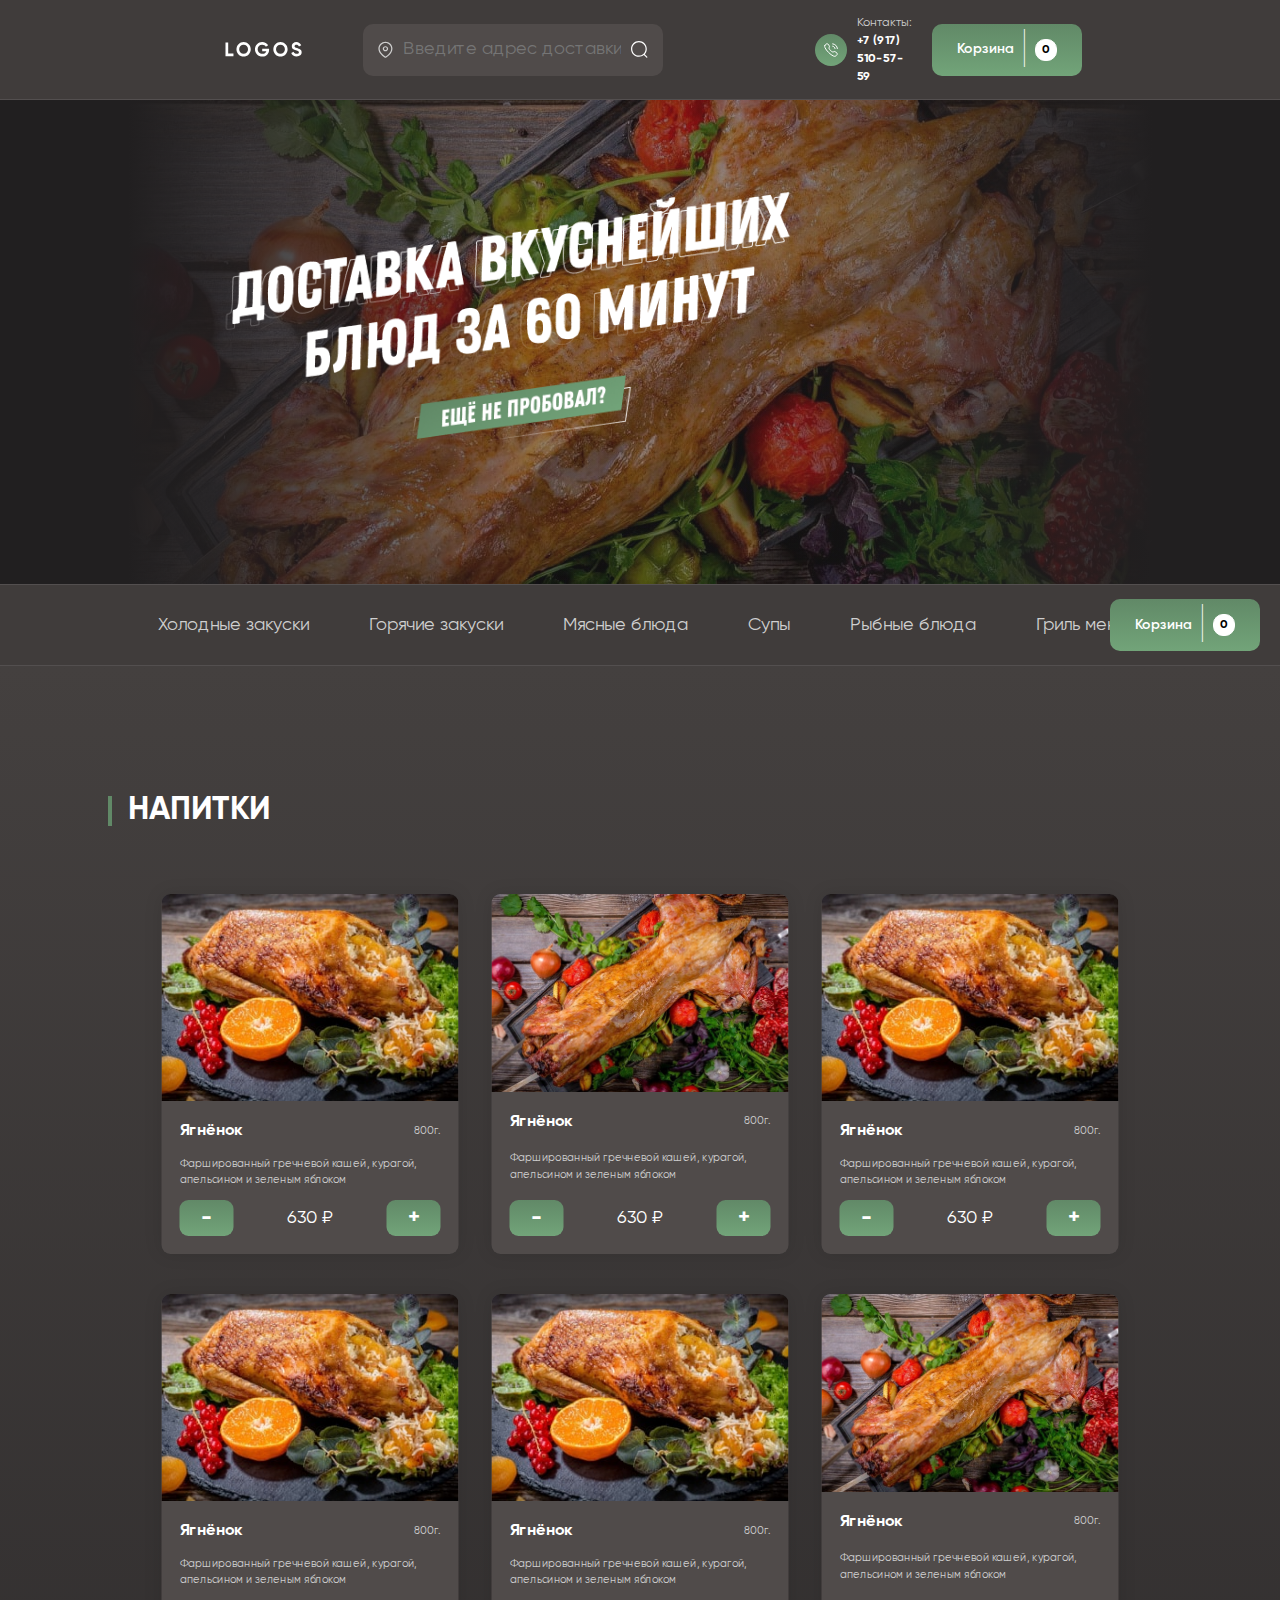
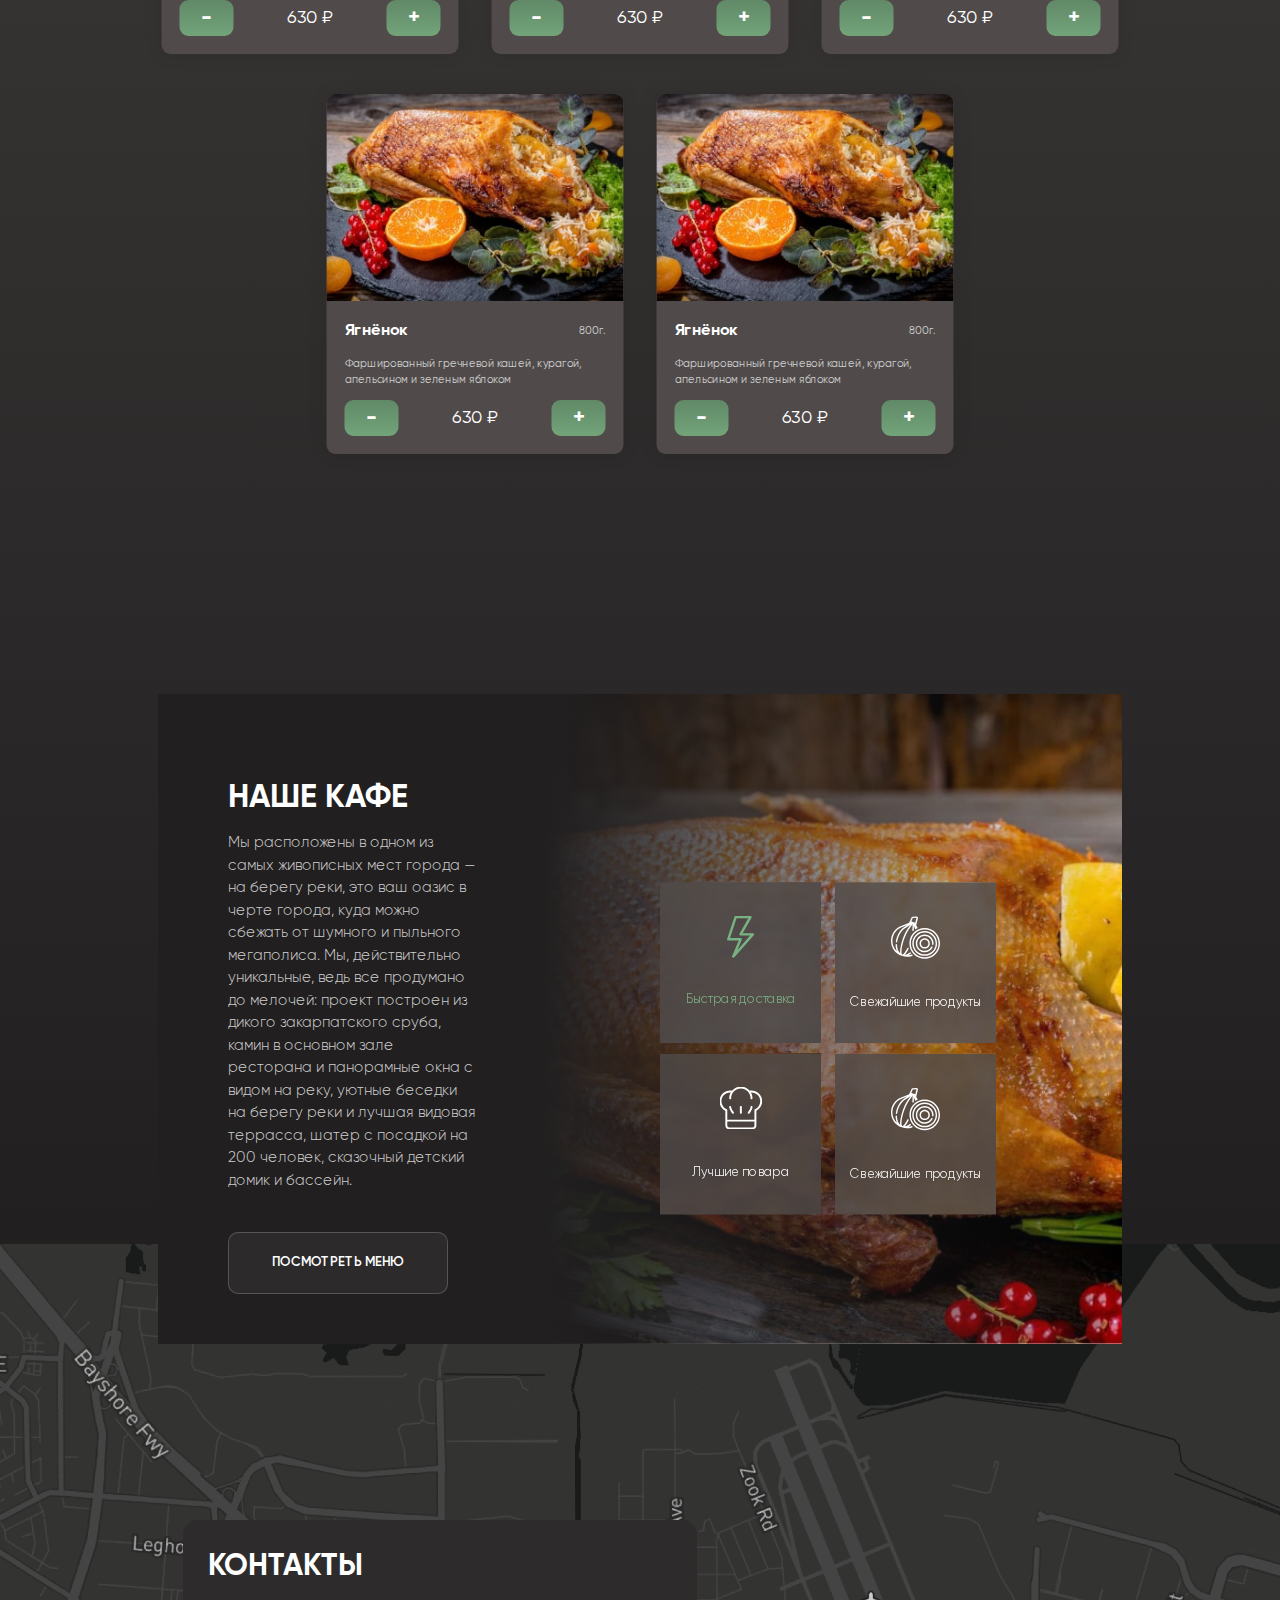
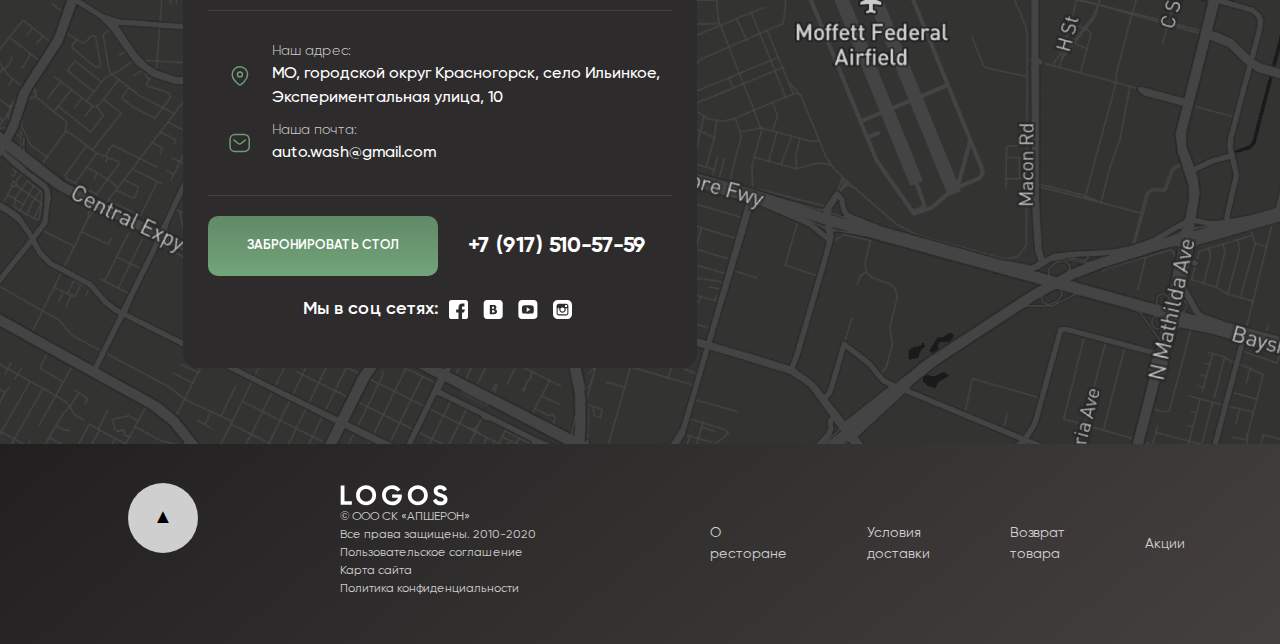
==== commit be144478: "mobile" ====
--- a/index.html
+++ b/index.html
@@ -34,14 +34,14 @@
 			<div class="contact__ico">
 				<img src="img/icons/call.svg" alt="">
 			</div>
-		</a>
+			</a>
 			<div class="contact__area">
 				<p>Контакты:</p>
 				<p><a href="tel:+79175105759">+7 (917) 510-57-59</a></p>
 			</div>
 		</div>
 		<div class="header__cart">
-			<a href="/cart.html" class="cart-btn">
+			<a href="cart.html" class="cart-btn">
 				<p>Корзина</p>
 				<div class="line">|</div>
 				<div class="cart-num">0</div>
@@ -67,24 +67,32 @@
 
 
 <section id="foodmenu">
-<div class="food-menu">
-	<div class="container">
-		<div class="food-menu__navwrap">
-			<nav class="food-menu__nav">
-				<a href="#cold" class="food-menu__item">Холодные закуски</a>
-				<a href="#hot" class="food-menu__item">Горячие закуски</a>
-				<a href="#meat" class="food-menu__item">Мясные блюда</a>
-				<a href="#soup" class="food-menu__item">Супы</a>
-				<a href="#fish" class="food-menu__item">Рыбные блюда</a>
-				<a href="#grill" class="food-menu__item">Гриль меню</a>
-				<a href="#firm" class="food-menu__item">Фирменные блюда</a>
-				<a href="#drink" class="food-menu__item">Напитки</a>	
-			</nav>
-		</div>
-	</div>
-</div>
+				<div class="container">
+					<div class="food-menu">
+						<div class="food-menu__navwrap">
+							<div class="food-menu__nav" id="horizontal-scroller">
+								<div><a href="#cold" class="food-menu__item">Холодные закуски</a></div>
+								<div><a href="#hot" class="food-menu__item">Горячие закуски</a></div>
+								<div><a href="#meat" class="food-menu__item">Мясные блюда</a></div>
+								<div><a href="#soup" class="food-menu__item">Супы</a></div>
+								<div><a href="#fish" class="food-menu__item">Рыбные блюда</a></div>
+								<div><a href="#grill" class="food-menu__item">Гриль меню</a></div>
+								<div><a href="#firm" class="food-menu__item">Фирменные блюда</a></div>
+								<div><a href="#drink" class="food-menu__item">Напитки</a>	</div>
+								<div><a href="#cold" class="food-menu__item">Холодные закуски</a></div>
+								<div><a href="#hot" class="food-menu__item">Горячие закуски</a></div>
+								<div><a href="#meat" class="food-menu__item">Мясные блюда</a></div>
+								<div><a href="#soup" class="food-menu__item">Супы</a></div>
+								<div><a href="#fish" class="food-menu__item">Рыбные блюда</a></div>
+								<div><a href="#grill" class="food-menu__item">Гриль меню</a></div>
+								<div><a href="#firm" class="food-menu__item">Фирменные блюда</a></div>
+								<div><a href="#drink" class="food-menu__item">Напитки</a></div>
+							</div>
+						</div>
+					</div>
+				</div>
 <div class="scroll__cart" id="cart">
-	<a href="/cart.html" class="cart-btn">
+	<a href="cart.html" class="cart-btn">
 		<p>Корзина</p>
 		<div class="line">|</div>
 		<div class="cart-num">0</div>
@@ -1759,12 +1767,10 @@
 			</p>
 		</div>
 		<div class="footer__nav">
-			<nav>
 				<a href="#">О ресторане</a>
 				<a href="#">Условия доставки</a>
 				<a href="#">Возврат товара</a>
 				<a href="#">Акции</a>
-			</nav>
 		</div>
 	</div>
 </footer>
@@ -1789,7 +1795,5 @@
 <!-- SCRIPTS -->
 <script src="https://ajax.googleapis.com/ajax/libs/jquery/3.6.0/jquery.min.js"></script>
 <script src="js/script.js"></script>
-
-
 </body>
 </html>--- a/css/style.css
+++ b/css/style.css
@@ -62,6 +62,12 @@
 body {
 	scroll-behavior: smooth;
 	overflow-x: hidden;
+}
+
+html,
+body {
+	width: 100%;
+	height: 100%;
 }
 
 h1 {
@@ -343,18 +349,13 @@
 	    -ms-flex-align: center;
 	        align-items: center;
 	width: 100%;
-	min-height: 80px;
+	height: 80px;
 	z-index: 15;
 	background-color: #403C3B;
 }
-.food-menu .container {
-	position: relative;
-	-webkit-box-orient: horizontal;
-	-webkit-box-direction: normal;
-	    -ms-flex-direction: row;
-	        flex-direction: row;
-	width: 100%;
-	height: 100%;
+
+.food-menu__nav::-webkit-scrollbar {
+	display: none;
 }
 
 #foodmenu {
@@ -371,6 +372,7 @@
 	-webkit-box-align: center;
 	    -ms-flex-align: center;
 	        align-items: center;
+	width: 100%;
 	background-color: #403C3B;
 	border-bottom: solid 1px rgba(255, 255, 255, 0.1);
 	border-top: solid 1px rgba(255, 255, 255, 0.1);
@@ -378,7 +380,7 @@
 }
 
 .scroll__cart {
-	position: relative;
+	position: absolute;
 	right: 20px;
 	z-index: 20;
 }
@@ -393,6 +395,7 @@
 	-webkit-box-align: center;
 	    -ms-flex-align: center;
 	        align-items: center;
+	width: 100%;
 }
 
 .food-menu__nav {
@@ -403,13 +406,12 @@
 	-webkit-box-direction: normal;
 	    -ms-flex-direction: row;
 	        flex-direction: row;
-	-webkit-box-align: center;
-	    -ms-flex-align: center;
-	        align-items: center;
-	-ms-flex-wrap: wrap;
-	    flex-wrap: wrap;
-	width: 100%;
-	height: 100%;
+	width: 100%;
+	-webkit-box-align: center;
+	    -ms-flex-align: center;
+	        align-items: center;
+	overflow-x: auto;
+	overflow-y: hidden;
 }
 
 .food-menu__item {
@@ -514,9 +516,9 @@
 	display: -webkit-box;
 	display: -ms-flexbox;
 	display: flex;
-	-webkit-box-pack: start;
-	    -ms-flex-pack: start;
-	        justify-content: flex-start;
+	-webkit-box-pack: center;
+	    -ms-flex-pack: center;
+	        justify-content: center;
 	-webkit-box-align: center;
 	    -ms-flex-align: center;
 	        align-items: center;
@@ -535,8 +537,6 @@
 	        flex-direction: column;
 	border-radius: 10px;
 	background-color: #504B4A;
-	min-width: 330px;
-	min-height: 400px;
 	width: 330px;
 	height: 400px;
 	margin: 10px;
@@ -863,14 +863,17 @@
 
 .mapsec {
 	position: relative;
+	height: 800px;
 }
 
 #map {
 	width: 100%;
+	height: 800px;
 }
 
 .map-pic {
 	width: 100%;
+	height: 800px;
 	-o-object-fit: cover;
 	   object-fit: cover;
 	-o-object-position: center;
@@ -1388,4 +1391,191 @@
 .more {
 	padding: 100px 0 0 0;
 	border-top: solid 1px rgba(255, 255, 255, 0.1);
+}
+
+@media (max-width: 1440px) {
+	.contact__area p a {
+		font-size: 12px;
+	}
+
+	.header__contacts {
+		margin: 0 20px;
+	}
+
+	.container {
+		max-width: 1024px;
+	}
+
+	.search-field {
+		max-width: 300px;
+	}
+
+	.food__item {
+		-webkit-transform: scale(0.9);
+		        transform: scale(0.9);
+		margin: 0px;
+	}
+
+	.food__item:hover {
+		-webkit-transform: scale(0.92);
+		        transform: scale(0.92);
+	}
+
+	.us__area {
+		display: -webkit-box;
+		display: -ms-flexbox;
+		display: flex;
+		-webkit-box-orient: vertical;
+		-webkit-box-direction: normal;
+		    -ms-flex-direction: column;
+		        flex-direction: column;
+		position: relative;
+		width: 250px;
+	}
+	.us__area .area-title {
+		margin: 10px 0;
+	}
+
+	.area-text {
+		font-size: 15px;
+	}
+
+	.us__icons {
+		-webkit-transform: scale(0.7);
+		        transform: scale(0.7);
+		margin: 0 0 0 100px;
+	}
+
+	.contacts {
+		margin: 0 auto;
+	}
+
+	.contacts__content {
+		top: 100px;
+		left: -200px;
+	}
+
+	.mapsec {
+		height: 800px;
+	}
+
+	.footer__nav {
+		width: 40%;
+	}
+	.footer__nav a {
+		font-size: 14px;
+	}
+}
+@media (max-width: 1100px) {
+	.food__title {
+		margin-left: 100px;
+	}
+
+	.container {
+		max-width: 960px;
+	}
+
+	.search-field {
+		max-width: 200px;
+	}
+
+	.us__content {
+		-webkit-box-orient: vertical;
+		-webkit-box-direction: normal;
+		    -ms-flex-direction: column;
+		        flex-direction: column;
+		padding: 20px;
+		-webkit-box-align: start;
+		    -ms-flex-align: start;
+		        align-items: flex-start;
+	}
+
+	.us__area {
+		display: -webkit-box;
+		display: -ms-flexbox;
+		display: flex;
+		-webkit-box-orient: vertical;
+		-webkit-box-direction: normal;
+		    -ms-flex-direction: column;
+		        flex-direction: column;
+		position: relative;
+		width: 70%;
+	}
+	.us__area .area-title {
+		margin: 10px 0;
+	}
+
+	.area-text {
+		font-size: 15px;
+		margin: 0;
+	}
+
+	.us__icons {
+		display: none;
+	}
+
+	.us__wrap {
+		height: 400px;
+	}
+
+	footer .container {
+		-webkit-box-pack: space-evenly;
+		    -ms-flex-pack: space-evenly;
+		        justify-content: space-evenly;
+	}
+
+	.contacts__content {
+		top: 100px;
+		left: 0px;
+	}
+
+	.footer__nav {
+		width: 30%;
+		-webkit-box-orient: vertical;
+		-webkit-box-direction: normal;
+		    -ms-flex-direction: column;
+		        flex-direction: column;
+	}
+	.footer__nav a {
+		font-size: 14px;
+		margin: 3px;
+	}
+}
+@media (max-width: 820px) {
+	.container {
+		max-width: 700px;
+	}
+
+	.search-field {
+		margin: 10px;
+		max-width: 250px;
+	}
+
+	.header__logo img {
+		margin: 0;
+	}
+
+	.header__cart {
+		display: none;
+	}
+
+	.us__area {
+		display: -webkit-box;
+		display: -ms-flexbox;
+		display: flex;
+		-webkit-box-orient: vertical;
+		-webkit-box-direction: normal;
+		    -ms-flex-direction: column;
+		        flex-direction: column;
+		position: relative;
+		width: 80%;
+	}
+	.us__area .area-title {
+		margin: 10px 0;
+	}
+
+	.area-text {
+		font-size: 15px;
+		margin: 0;
+	}
 }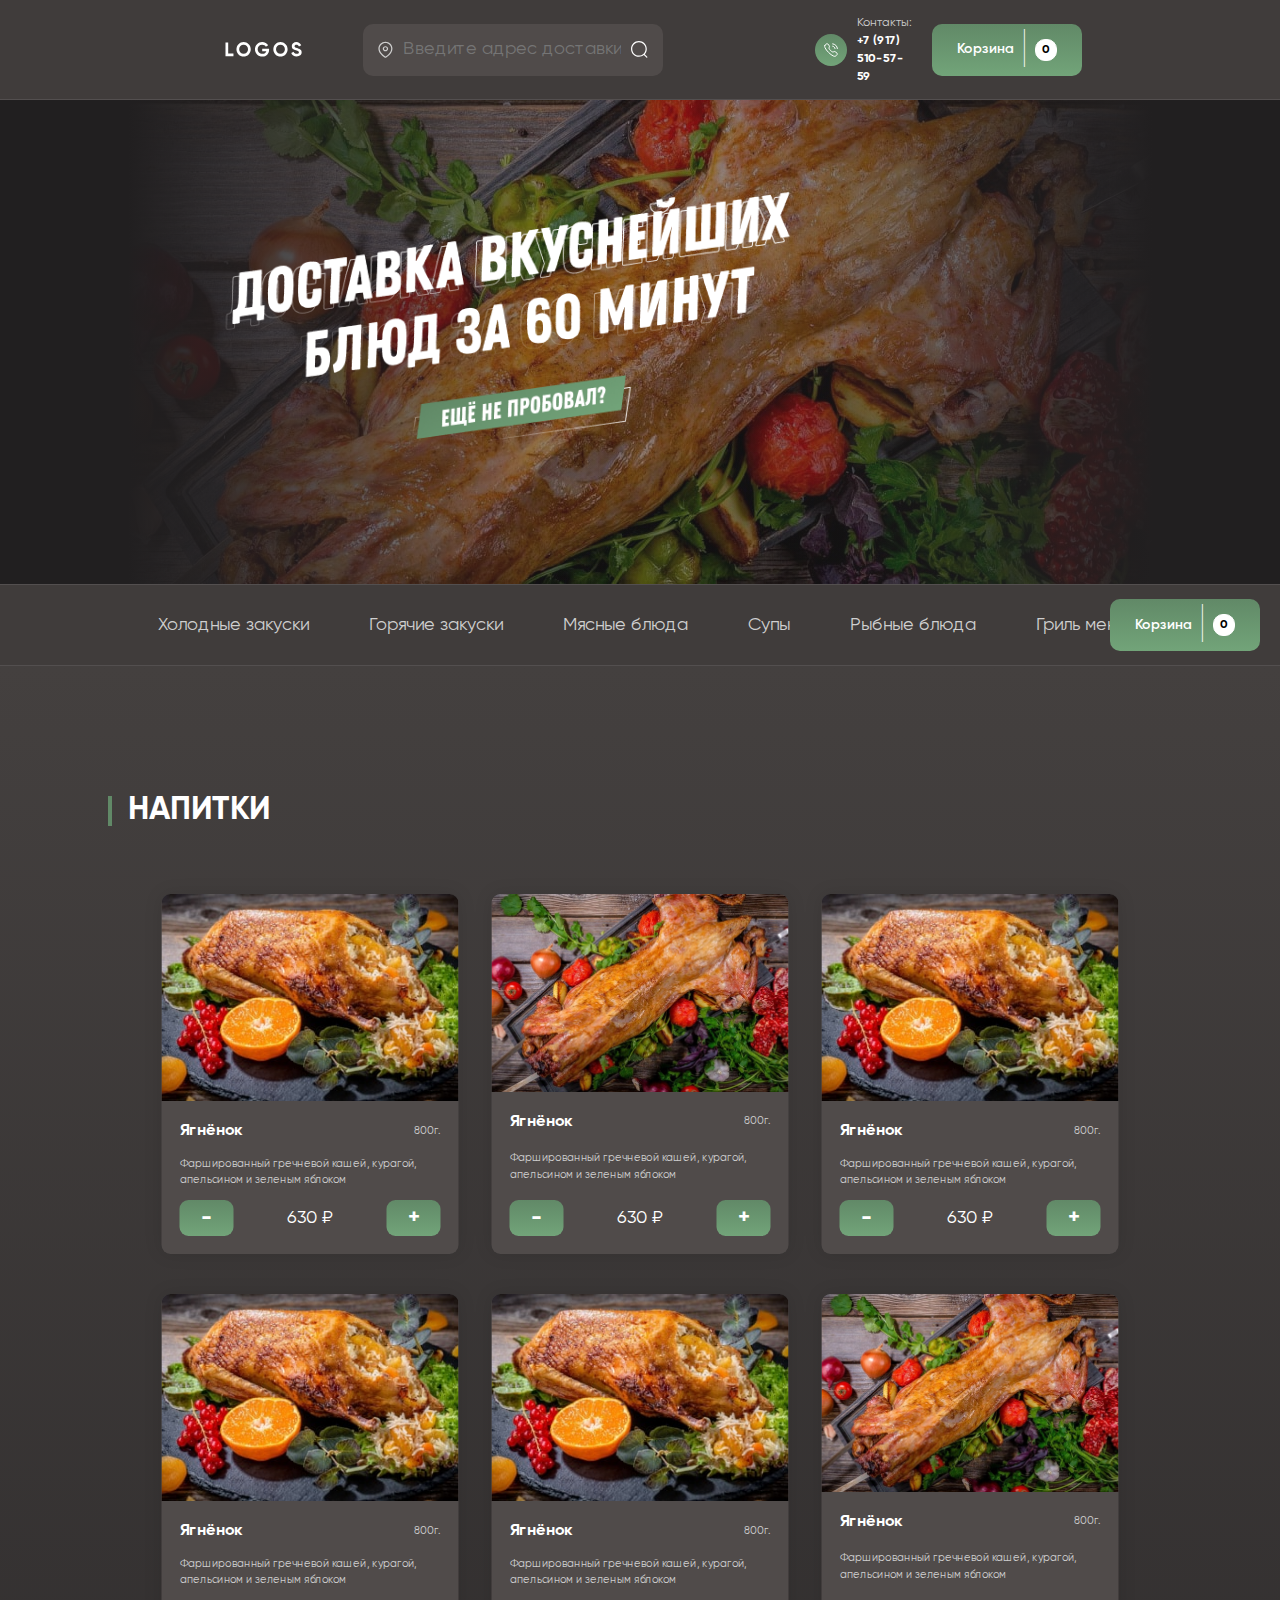
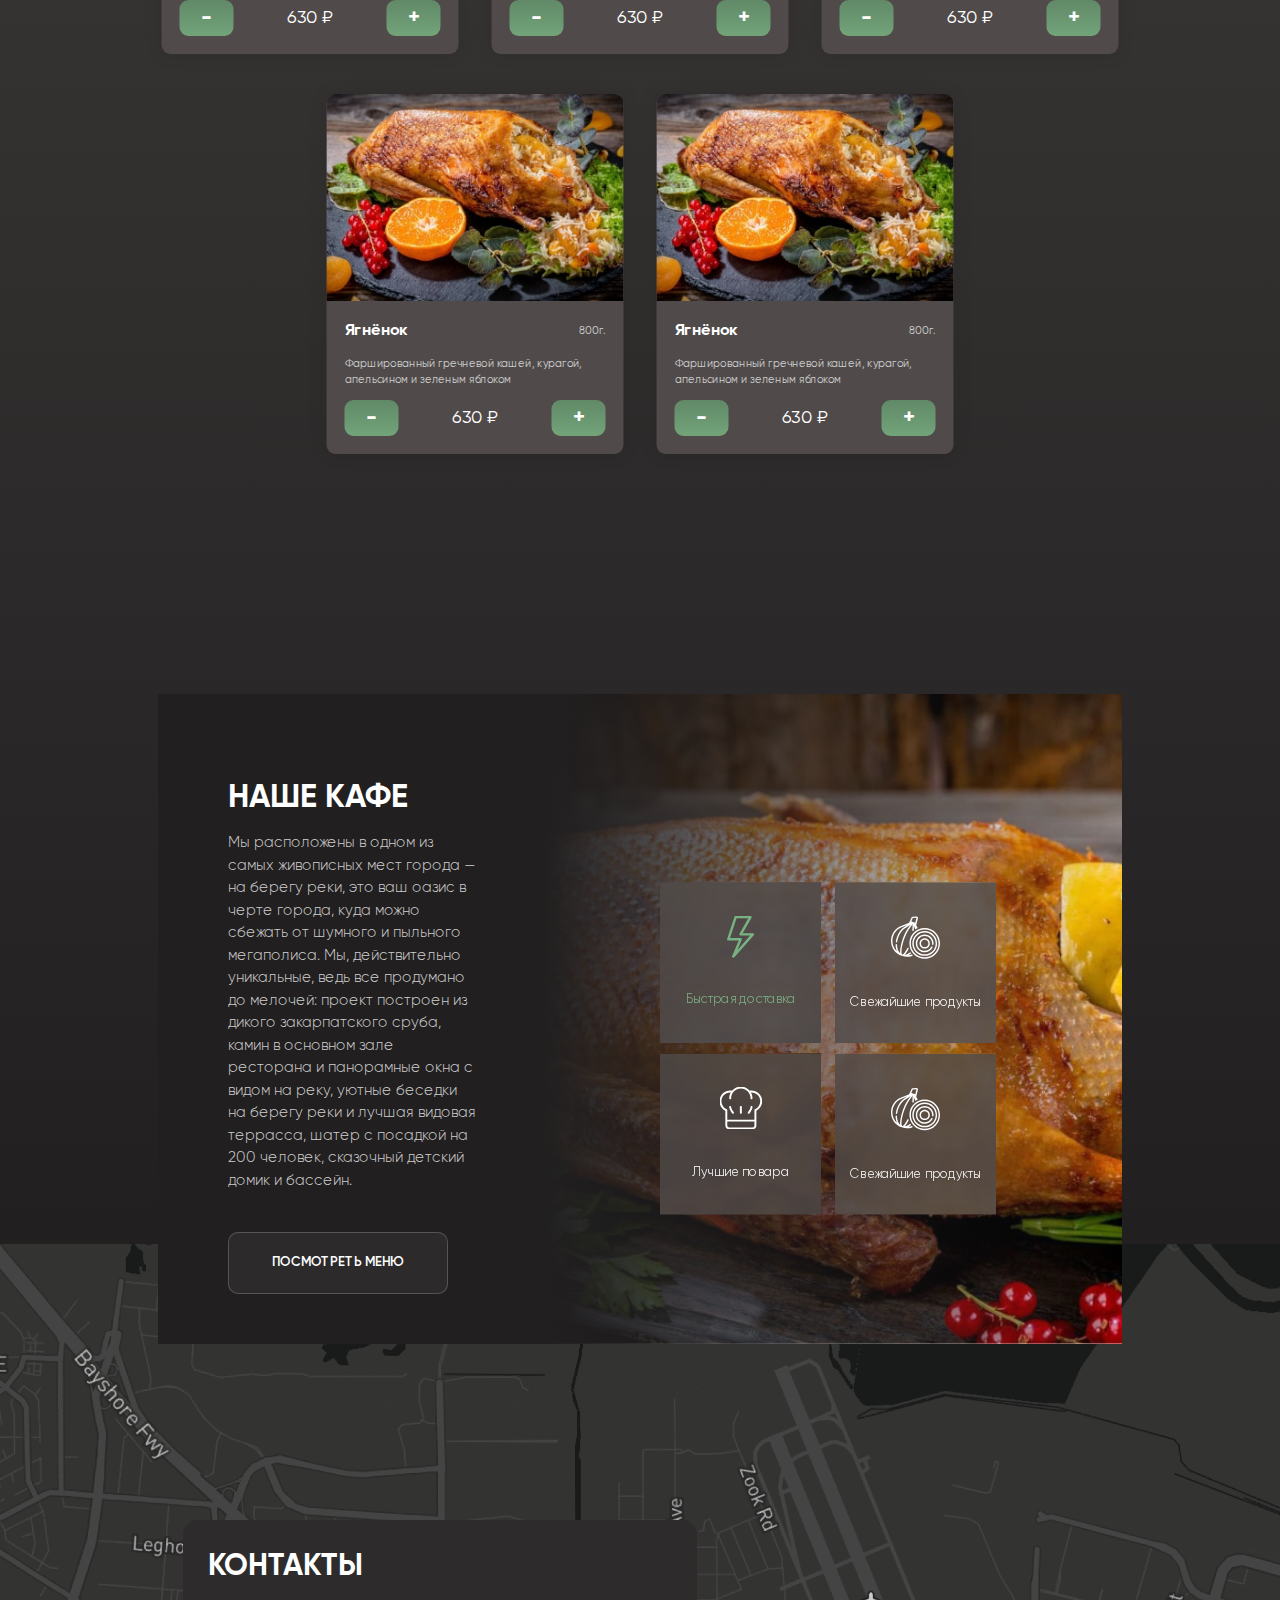
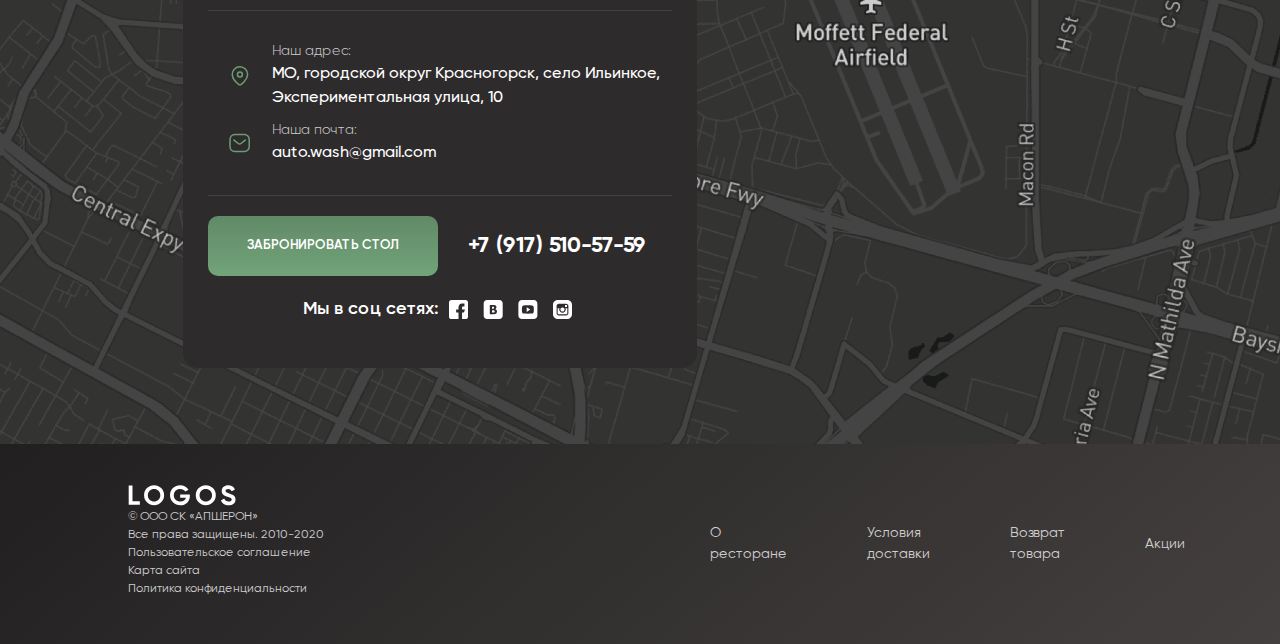
==== commit 974c697a: "main mobile finish" ====
--- a/index.html
+++ b/index.html
@@ -18,6 +18,26 @@
 <body>
 
 <header>
+
+	<div class ="header__container">
+		<div class ="menu-burger__header">
+			<span></span>
+		</div>
+
+		<nav class ="header__nav">
+			<ul class ="menu header__menu">
+				<li><a href="#cold" class="food-menu__item">Холодные закуски</a></li>
+				<li><a href="#hot" class="food-menu__item">Горячие закуски</a></li>
+				<li><a href="#meat" class="food-menu__item">Мясные блюда</a></li>
+				<li><a href="#soup" class="food-menu__item">Супы</a></li>
+				<li><a href="#fish" class="food-menu__item">Рыбные блюда</a></li>
+				<li><a href="#grill" class="food-menu__item">Гриль меню</a></li>
+				<li><a href="#firm" class="food-menu__item">Фирменные блюда</a></li>
+				<li><a href="#drink" class="food-menu__item">Напитки</a></li>
+			</ul>
+		</nav>
+	</div>
+
 	<div class="container">
 		<div class="header__logo">
 			<a href="#"><img src="img/logo.svg" alt=""></a>
@@ -78,14 +98,6 @@
 								<div><a href="#fish" class="food-menu__item">Рыбные блюда</a></div>
 								<div><a href="#grill" class="food-menu__item">Гриль меню</a></div>
 								<div><a href="#firm" class="food-menu__item">Фирменные блюда</a></div>
-								<div><a href="#drink" class="food-menu__item">Напитки</a>	</div>
-								<div><a href="#cold" class="food-menu__item">Холодные закуски</a></div>
-								<div><a href="#hot" class="food-menu__item">Горячие закуски</a></div>
-								<div><a href="#meat" class="food-menu__item">Мясные блюда</a></div>
-								<div><a href="#soup" class="food-menu__item">Супы</a></div>
-								<div><a href="#fish" class="food-menu__item">Рыбные блюда</a></div>
-								<div><a href="#grill" class="food-menu__item">Гриль меню</a></div>
-								<div><a href="#firm" class="food-menu__item">Фирменные блюда</a></div>
 								<div><a href="#drink" class="food-menu__item">Напитки</a></div>
 							</div>
 						</div>
@@ -153,7 +165,7 @@
 						</div>
 						<div class="bju__item">
 							Вес
-							<p>800 г</p>
+							<p>800 </p>
 						</div>
 					</div>
 				</div>
@@ -1753,7 +1765,6 @@
 
 <footer>
 	<div class="container">
-		<div id="button-up">▲</div>
 		<div class="footer__area">
 			<img src="img/logo.svg" alt="">
 			<p class="footer__text">
--- a/css/style.css
+++ b/css/style.css
@@ -1092,35 +1092,6 @@
 	        justify-content: space-between;
 }
 
-#button-up {
-	display: -webkit-box;
-	display: -ms-flexbox;
-	display: flex;
-	-webkit-box-pack: center;
-	    -ms-flex-pack: center;
-	        justify-content: center;
-	-webkit-box-align: center;
-	    -ms-flex-align: center;
-	        align-items: center;
-	font-size: 20px;
-	font-weight: 700;
-	position: relative;
-	width: 70px;
-	height: 70px;
-	color: #000;
-	-webkit-transition: 0.3s;
-	transition: 0.3s;
-	background-color: #CFCFCF;
-	border-radius: 50%;
-}
-
-#button-up:hover {
-	cursor: pointer;
-	-webkit-transition: 0.3s;
-	transition: 0.3s;
-	background-color: #fff;
-}
-
 .footer__area {
 	display: -webkit-box;
 	display: -ms-flexbox;
@@ -1393,6 +1364,119 @@
 	border-top: solid 1px rgba(255, 255, 255, 0.1);
 }
 
+/* MENU STYLE */
+.header__nav {
+	display: block;
+}
+
+.header__menu {
+	display: -webkit-box;
+	display: -ms-flexbox;
+	display: flex;
+	position: relative;
+	z-index: 2;
+}
+
+.header__menu li {
+	list-style: none;
+	margin: 10px;
+}
+
+.header__container {
+	display: none;
+}
+
+/* MEDIA */
+@media (max-width: 820px) {
+	.header__container {
+		display: block;
+	}
+
+	.header__nav {
+		display: block;
+		position: absolute;
+		width: 100%;
+		-webkit-transition: all 0.4s ease;
+		transition: all 0.4s ease;
+		left: -100%;
+	}
+
+	.header__menu {
+		display: block;
+		background-color: #403C3B;
+		padding-bottom: 40px;
+	}
+
+	.menu.header__menu {
+		background-color: #403C3B;
+		padding: 40px;
+	}
+
+	.header__nav.open-menu {
+		left: 0;
+		top: 100px;
+	}
+
+	.header__menu li {
+		margin: 30px;
+	}
+
+	/* BUTTON STYLE */
+	.menu-burger__header {
+		position: relative;
+		width: 40px;
+		height: 35px;
+		display: block;
+		margin-left: 10px;
+		cursor: pointer;
+	}
+
+	.menu-burger__header span, .menu-burger__header:after, .menu-burger__header:before {
+		height: 3px;
+		width: 100%;
+		position: absolute;
+		background: #709e77;
+		margin: 0 auto;
+	}
+
+	.menu-burger__header span {
+		top: 16px;
+	}
+
+	.menu-burger__header:after, .menu-burger__header:before {
+		content: "";
+	}
+
+	.menu-burger__header:after {
+		bottom: 5px;
+	}
+
+	.menu-burger__header:before {
+		top: 5px;
+	}
+
+	.menu-burger__header.open-menu span {
+		opacity: 0;
+		-webkit-transition: 0.5s;
+		transition: 0.5s;
+	}
+
+	.menu-burger__header.open-menu:before {
+		-webkit-transform: rotate(38deg);
+		        transform: rotate(38deg);
+		top: 16px;
+		-webkit-transition: 0.4s;
+		transition: 0.4s;
+	}
+
+	.menu-burger__header.open-menu:after {
+		-webkit-transform: rotate(-38deg);
+		        transform: rotate(-38deg);
+		bottom: 16px;
+		-webkit-transition: 0.4s;
+		transition: 0.4s;
+	}
+}
 @media (max-width: 1440px) {
 	.contact__area p a {
 		font-size: 12px;
@@ -1515,7 +1599,7 @@
 	}
 
 	.us__wrap {
-		height: 400px;
+		height: 500px;
 	}
 
 	footer .container {
@@ -1542,21 +1626,25 @@
 	}
 }
 @media (max-width: 820px) {
+	header {
+		position: fixed;
+		z-index: 50;
+	}
+
 	.container {
 		max-width: 700px;
 	}
 
-	.search-field {
-		margin: 10px;
-		max-width: 250px;
+	.intro .intro-text {
+		top: 200px;
+		left: 0;
+	}
+	.intro .container {
+		max-width: none;
 	}
 
 	.header__logo img {
 		margin: 0;
-	}
-
-	.header__cart {
-		display: none;
 	}
 
 	.us__area {
@@ -1578,4 +1666,87 @@
 		font-size: 15px;
 		margin: 0;
 	}
+
+	.food-menu__item {
+		height: auto;
+	}
+
+	.food-menu__item:hover {
+		border: none;
+	}
+
+	#foodmenu {
+		display: none;
+	}
+
+	.header__contacts {
+		display: none;
+	}
+
+	.header__search {
+		display: none;
+	}
+}
+@media (max-width: 520px) {
+	header .container {
+		max-width: none;
+		-webkit-box-pack: justify;
+		    -ms-flex-pack: justify;
+		        justify-content: space-between;
+		padding: 0px 40px;
+	}
+
+	.cart-btn {
+		width: auto;
+		margin-left: 10px;
+	}
+
+	.food__title {
+		margin-left: 20px;
+	}
+
+	.container {
+		max-width: 300px;
+	}
+
+	.us {
+		display: none;
+	}
+
+	.contacts__content {
+		top: 20px;
+	}
+
+	.big-card__body {
+		-webkit-box-orient: vertical;
+		-webkit-box-direction: normal;
+		    -ms-flex-direction: column;
+		        flex-direction: column;
+		width: 100%;
+		height: auto;
+	}
+
+	.big-card__pic {
+		width: 100%;
+		height: 200px;
+	}
+	.big-card__pic img {
+		border-radius: 10px 10px 0px 0px;
+	}
+
+	.bju__item {
+		margin: 10px 8px;
+		font-size: 11px;
+	}
+	.bju__item p {
+		font-size: 10px;
+	}
+
+	.footer__nav {
+		display: none;
+	}
+
+	#foodmenu {
+		display: none;
+	}
 }